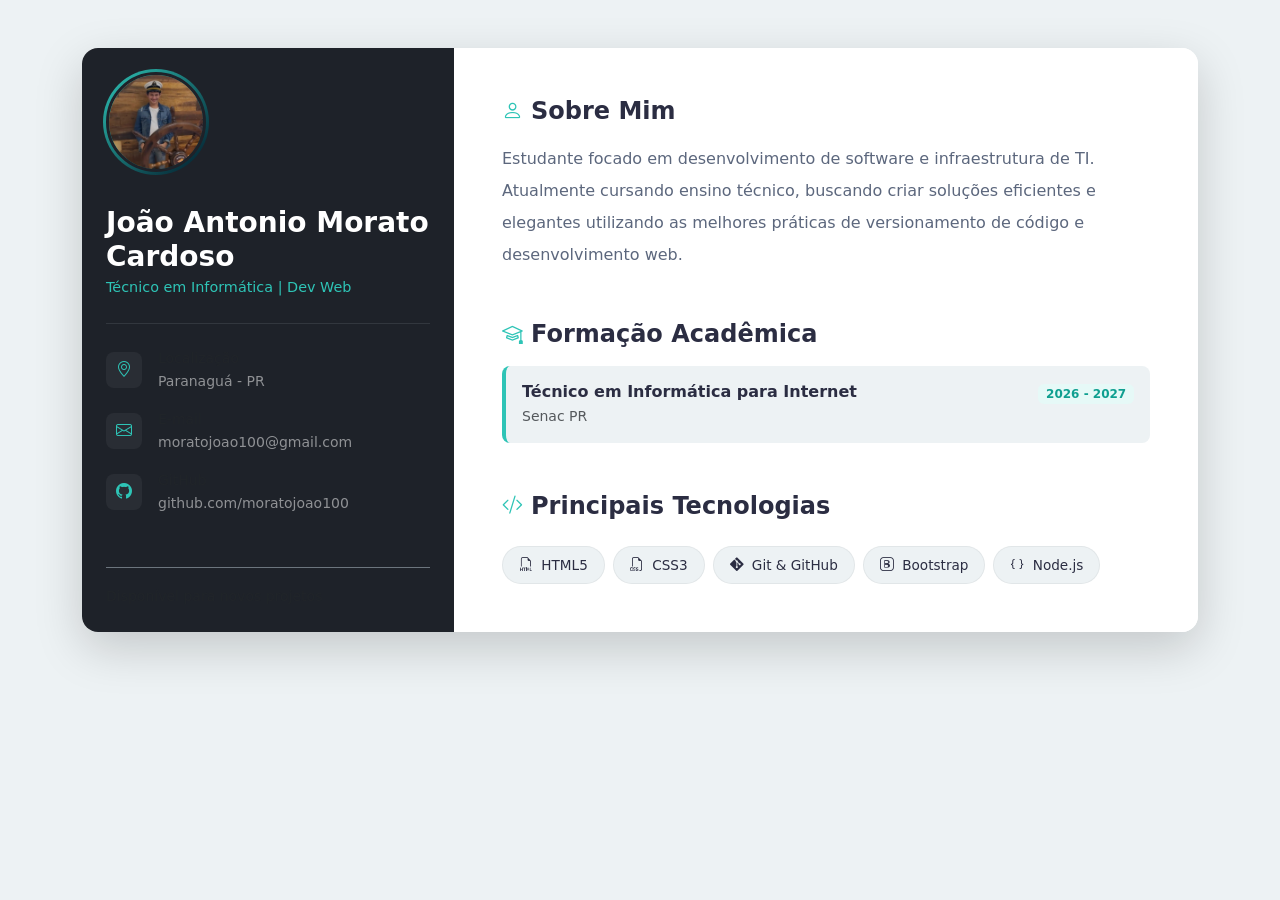
==== index.html @ fb91902f "Adiciona badges de competencias e linguagens" ====
<!DOCTYPE html>
<html lang="pt-br">

<head>
    <meta charset="UTF-8">
    <meta name="viewport" content="width=device-width, initial-scale=1.0">
    <!-- Título solicitado na atividade -->
    <title>Meu Currículo Digital</title>

    <!-- Link do Bootstrap (CSS) -->
    <link href="https://cdn.jsdelivr.net/npm/bootstrap@5.3.3/dist/css/bootstrap.min.css" rel="stylesheet">

    <!-- Ícones do Bootstrap para deixar igual ao modelo da projeção -->
    <link rel="stylesheet" href="https://cdn.jsdelivr.net/npm/bootstrap-icons@1.11.3/font/bootstrap-icons.min.css">

    <!-- Seu arquivo de estilo personalizado -->
    <link rel="stylesheet" href="style.css">
</head>

<body>

    <div class="container my-5">
        <div class="main-card shadow-lg rounded-4 overflow-hidden">
            <div class="row g-0">

                <!-- COLUNA ESQUERDA: Perfil & Contato (Estilo Sidebar) -->
                <div
                    class="col-lg-4 sidebar-profile p-4 text-center text-lg-start d-flex flex-column justify-content-between">
                    <div>
                        <!-- Área da Foto com efeito de borda gradiente igual ao slide -->
                        <div class="profile-avatar-container mx-auto mx-lg-0 mb-4">
                            <div class="profile-avatar-glow"></div>
                            <img src="2b52ab84-6eec-4ec7-8cb7-75d2a23231cc.jpg"
                                alt="Foto de Perfil" class="profile-avatar img-fluid">
                        </div>

                        <!-- Informações Principais -->
                        <h1 class="h3 fw-bold mb-1 text-white">João Antonio Morato Cardoso</h1>
                        <p class="tech-tag mb-4">Técnico em Informática | Dev Web</p>

                        <hr class="border-secondary my-4">

                        <!-- Informações de Contato com Ícones -->
                        <div class="contact-info-list text-start">
                            <div class="d-flex align-items-center mb-3">
                                <div class="icon-box me-3"><i class="bi bi-geo-alt"></i></div>
                                <div>
                                    <small class="text-muted d-block">Localização</small>
                                    <span class="text-white-50 small">Paranaguá - PR</span>
                                </div>
                            </div>
                            <div class="d-flex align-items-center mb-3">
                                <div class="icon-box me-3"><i class="bi bi-envelope"></i></div>
                                <div>
                                    <small class="text-muted d-block">E-mail</small>
                                    <span class="text-white-50 small">moratojoao100@gmail.com</span>
                                </div>
                            </div>
                            <div class="d-flex align-items-center mb-3">
                                <div class="icon-box me-3"><i class="bi bi-github"></i></div>
                                <div>
                                    <small class="text-muted d-block">GitHub</small>
                                    <span class="text-white-50 small">github.com/moratojoao100</span>
                                </div>
                            </div>
                        </div>
                    </div>

                    <!-- Redes Sociais / Rodapé Sidebar -->
                    <div class="mt-4 pt-3 border-top border-secondary text-center text-lg-start">
                        <span class="text-muted small">Disponível para novos projetos</span>
                    </div>
                </div>

                <!-- COLUNA DIREITA: Conteúdo, Formação e Habilidades (Estilo Dashboard) -->
                <div class="col-lg-8 content-area p-4 p-md-5">

                    <!-- Bloco: Sobre Mim -->
                    <section class="mb-5">
                        <div class="d-flex align-items-center mb-3">
                            <div class="section-icon-box me-2"><i class="bi bi-person"></i></div>
                            <h2 class="h4 fw-bold mb-0 text-dark-custom">Sobre Mim</h2>
                        </div>
                        <p class="text-secondary-custom lh-lg">
                            Estudante focado em desenvolvimento de software e infraestrutura de TI. Atualmente cursando
                            ensino técnico, buscando criar soluções eficientes e elegantes utilizando as melhores
                            práticas de versionamento de código e desenvolvimento web.
                        </p>
                    </section>

                    <!-- Bloco: Formação -->
                    <section class="mb-5">
                        <div class="d-flex align-items-center mb-3">
                            <div class="section-icon-box me-2"><i class="bi bi-mortarboard"></i></div>
                            <h2 class="h4 fw-bold mb-0 text-dark-custom">Formação Acadêmica</h2>
                        </div>
                        <div
                            class="timeline-item p-3 rounded-3 mb-3 border-start border-4 border-emerald bg-light-custom">
                            <div class="d-flex justify-content-between align-items-center flex-wrap">
                                <h6 class="fw-bold text-dark-custom mb-1">Técnico em Informática para Internet</h6>
                                <span class="badge badge-date">2026 - 2027</span>
                            </div>
                            <p class="text-muted small mb-0">Senac PR</p>
                        </div>
                    </section>

                    <!-- Bloco: Competências/Skills com Badges Modernos -->
                    <section>
                        <div class="d-flex align-items-center mb-3">
                            <div class="section-icon-box me-2"><i class="bi bi-code-slash"></i></div>
                            <h2 class="h4 fw-bold mb-0 text-dark-custom">Principais Tecnologias</h2>
                        </div>
                        <div class="d-flex flex-wrap gap-2 pt-2">
                            <span class="skill-badge"><i class="bi bi-filetype-html me-1"></i> HTML5</span>
                            <span class="skill-badge"><i class="bi bi-filetype-css me-1"></i> CSS3</span>
                            <span class="skill-badge"><i class="bi bi-git me-1"></i> Git & GitHub</span>
                            <span class="skill-badge"><i class="bi bi-bootstrap me-1"></i> Bootstrap</span>
                            <span class="skill-badge"><i class="bi bi-braces me-1"></i> Node.js</span>
                        
                        </div>
                    </section>

                </div>

            </div>
        </div>
    </div>

    <!-- Script do Bootstrap -->
    <script src="https://cdn.jsdelivr.net/npm/bootstrap@5.3.3/dist/js/bootstrap.bundle.min.js"></script>
</body>

</html>
---- style.css ----
/* PALETA DE CORES PERSONALIZADA: "CYBER SLATE" */
:root {
    --bg-main: #edf2f4;           /* Fundo geral da página */
    --sidebar-bg: #1e2229;        /* Fundo do painel esquerdo (Cinza Escuro/Grafite) */
    --content-bg: #ffffff;        /* Fundo da parte de conteúdo (Branco Puro) */
    --emerald: #2ec4b6;           /* Cor de Destaque / Verde Menta */
    --emerald-light: #e6f9f7;     /* Fundo suave para detalhes destacados */
    --dark-custom: #2b2d42;       /* Texto principal */
    --text-secondary: #5c677d;   /* Texto secundário */
}

body {
    background-color: var(--bg-main);
    font-family: 'Segoe UI', system-ui, -apple-system, sans-serif;
    color: var(--dark-custom);
}

/* Card Principal (Estilo Dashboard) */
.main-card {
    background-color: var(--content-bg);
    border: none;
    min-height: 550px;
}

/* Sidebar Esquerda (Grafite) */
.sidebar-profile {
    background-color: var(--sidebar-bg);
    color: #ffffff;
}

.tech-tag {
    color: var(--emerald);
    font-size: 0.9rem;
    font-weight: 500;
}

/* Moldura e Efeito da Foto de Perfil */
.profile-avatar-container {
    position: relative;
    width: 110px;
    height: 110px;
}

.profile-avatar {
    width: 100px;
    height: 100px;
    border-radius: 50%;
    object-fit: cover;
    position: relative;
    z-index: 2;
    border: 3px solid var(--sidebar-bg);
}

.profile-avatar-glow {
    position: absolute;
    top: -3px;
    left: -3px;
    width: 106px;
    height: 106px;
    border-radius: 50%;
    background: linear-gradient(135deg, var(--emerald), #011627);
    z-index: 1;
}

/* Caixas de ícones de contato */
.icon-box {
    width: 36px;
    height: 36px;
    background-color: rgba(255, 255, 255, 0.05);
    border-radius: 8px;
    display: flex;
    align-items: center;
    justify-content: center;
    color: var(--emerald);
}

/* Coluna de Conteúdo */
.content-area {
    background-color: var(--content-bg);
}

.text-dark-custom {
    color: var(--dark-custom);
}

.text-secondary-custom {
    color: var(--text-secondary);
}

.section-icon-box {
    color: var(--emerald);
    font-size: 1.3rem;
}

/* Timeline e Blocos */
.bg-light-custom {
    background-color: var(--bg-main);
}

.border-emerald {
    border-color: var(--emerald) !important;
}

.badge-date {
    background-color: var(--emerald-light);
    color: #0f9f90;
    font-weight: 600;
}

/* Badges de Habilidades Customizadas */
.skill-badge {
    background-color: var(--bg-main);
    color: var(--dark-custom);
    padding: 8px 16px;
    border-radius: 30px;
    font-size: 0.85rem;
    font-weight: 500;
    border: 1px solid rgba(0, 0, 0, 0.05);
    transition: all 0.2s ease;
}

.skill-badge:hover {
    background-color: var(--emerald-light);
    color: #0f9f90;
    border-color: var(--emerald);
    transform: translateY(-2px);
}


/* Reset basico de CSS */
/* Paleta de cores Cyber Slate */
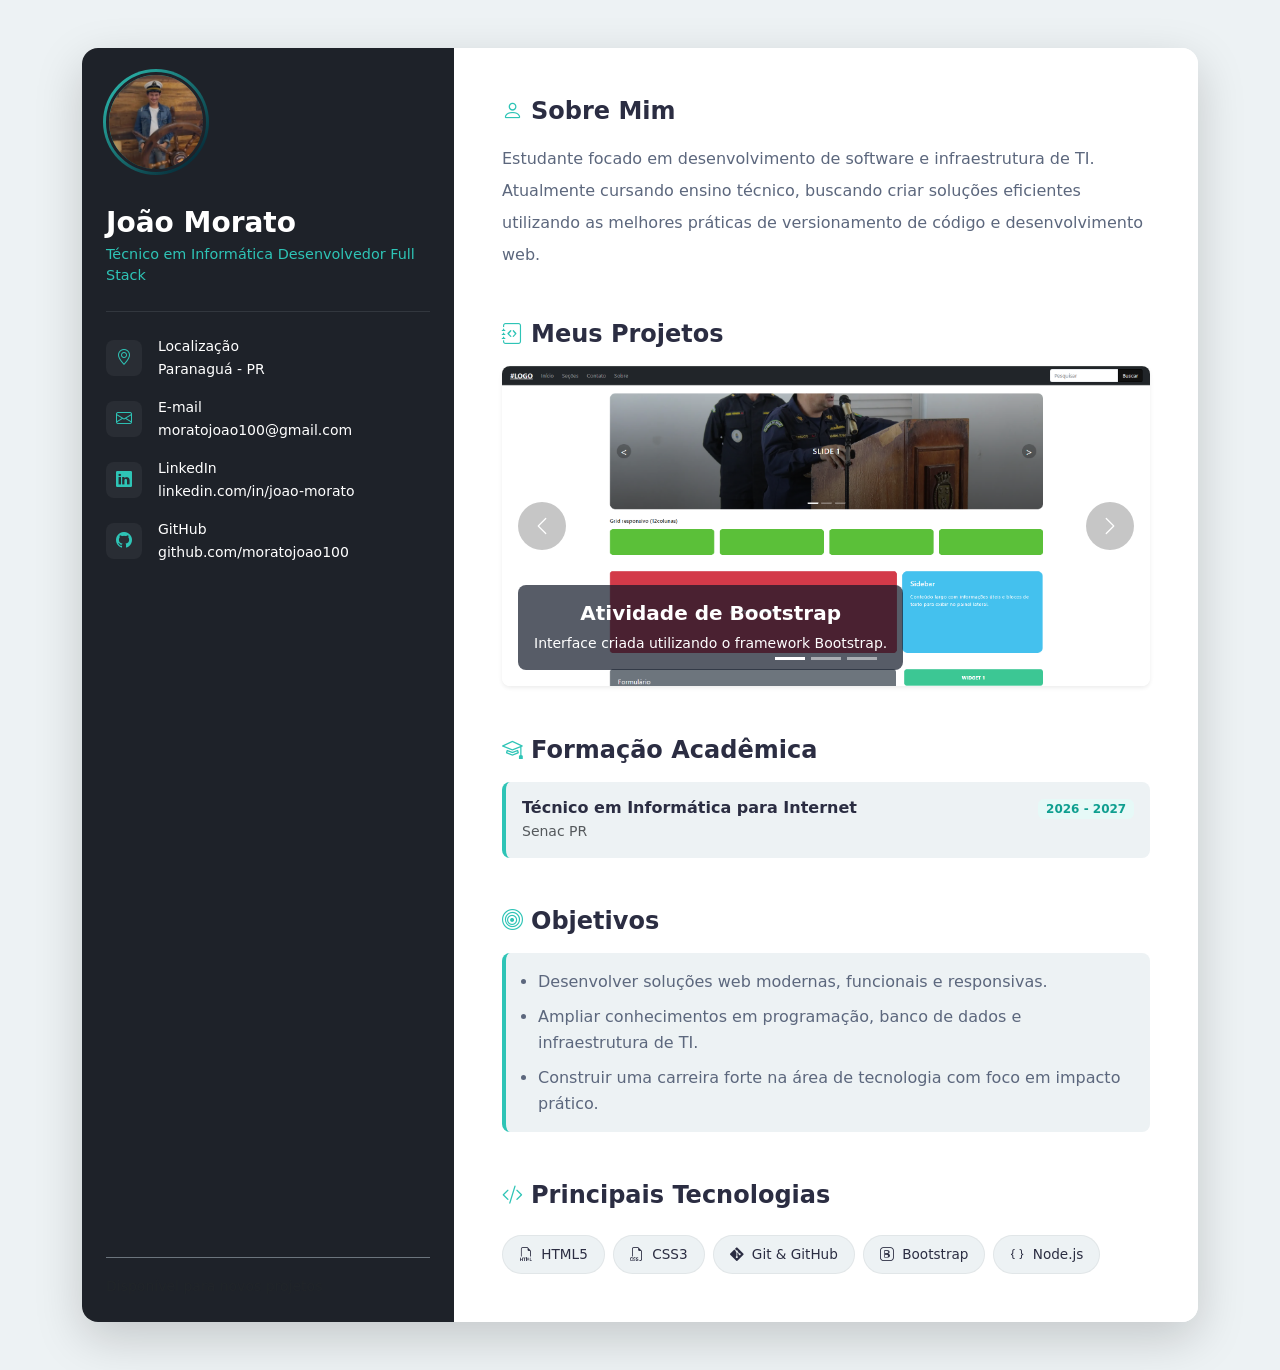
==== commit e73d4e38: "meu curriculo" ====
--- a/index.html
+++ b/index.html
@@ -1,101 +1,140 @@
 <!DOCTYPE html>
 <html lang="pt-br">
-
 <head>
     <meta charset="UTF-8">
     <meta name="viewport" content="width=device-width, initial-scale=1.0">
-    <!-- Título solicitado na atividade -->
     <title>Meu Currículo Digital</title>
-
-    <!-- Link do Bootstrap (CSS) -->
+    
     <link href="https://cdn.jsdelivr.net/npm/bootstrap@5.3.3/dist/css/bootstrap.min.css" rel="stylesheet">
-
-    <!-- Ícones do Bootstrap para deixar igual ao modelo da projeção -->
+    
     <link rel="stylesheet" href="https://cdn.jsdelivr.net/npm/bootstrap-icons@1.11.3/font/bootstrap-icons.min.css">
-
-    <!-- Seu arquivo de estilo personalizado -->
+    
     <link rel="stylesheet" href="style.css">
 </head>
-
 <body>
 
     <div class="container my-5">
         <div class="main-card shadow-lg rounded-4 overflow-hidden">
             <div class="row g-0">
-
-                <!-- COLUNA ESQUERDA: Perfil & Contato (Estilo Sidebar) -->
-                <div
-                    class="col-lg-4 sidebar-profile p-4 text-center text-lg-start d-flex flex-column justify-content-between">
+                
+                <div class="col-lg-4 sidebar-profile p-4 text-center text-lg-start d-flex flex-column justify-content-between">
                     <div>
-                        <!-- Área da Foto com efeito de borda gradiente igual ao slide -->
                         <div class="profile-avatar-container mx-auto mx-lg-0 mb-4">
                             <div class="profile-avatar-glow"></div>
-                            <img src="2b52ab84-6eec-4ec7-8cb7-75d2a23231cc.jpg"
-                                alt="Foto de Perfil" class="profile-avatar img-fluid">
+                            <img src="foto do perfil.jpg" alt="Foto de Perfil" class="profile-avatar img-fluid">
                         </div>
 
-                        <!-- Informações Principais -->
-                        <h1 class="h3 fw-bold mb-1 text-white">João Antonio Morato Cardoso</h1>
-                        <p class="tech-tag mb-4">Técnico em Informática | Dev Web</p>
-
+                        <h1 class="h3 fw-bold mb-1 text-white">João Morato</h1>
+                        <p class="tech-tag mb-4">Técnico em Informática  Desenvolvedor
+                             Full Stack</p>
+                        
                         <hr class="border-secondary my-4">
 
-                        <!-- Informações de Contato com Ícones -->
                         <div class="contact-info-list text-start">
                             <div class="d-flex align-items-center mb-3">
                                 <div class="icon-box me-3"><i class="bi bi-geo-alt"></i></div>
                                 <div>
-                                    <small class="text-muted d-block">Localização</small>
-                                    <span class="text-white-50 small">Paranaguá - PR</span>
+                                    <small class="text-white d-block">Localização</small>
+                                    <span class="text-white small">Paranaguá - PR</span>
                                 </div>
                             </div>
                             <div class="d-flex align-items-center mb-3">
                                 <div class="icon-box me-3"><i class="bi bi-envelope"></i></div>
                                 <div>
-                                    <small class="text-muted d-block">E-mail</small>
-                                    <span class="text-white-50 small">moratojoao100@gmail.com</span>
+                                    <small class="text-white d-block">E-mail</small>
+                                    <span class="text-white small">moratojoao100@gmail.com</span>
+                                </div>
+                            </div>
+                            <div class="d-flex align-items-center mb-3">
+                                <div class="icon-box me-3"><i class="bi bi-linkedin"></i></div>
+                                <div>
+                                    <small class="text-white d-block">LinkedIn</small>
+                                    <a href="https://www.linkedin.com/in/joao-morato" target="_blank" rel="noopener noreferrer" class="text-white small text-decoration-none">linkedin.com/in/joao-morato</a>
                                 </div>
                             </div>
                             <div class="d-flex align-items-center mb-3">
                                 <div class="icon-box me-3"><i class="bi bi-github"></i></div>
                                 <div>
-                                    <small class="text-muted d-block">GitHub</small>
-                                    <span class="text-white-50 small">github.com/moratojoao100</span>
+                                    <small class="text-white d-block">GitHub</small>
+                                    <span class="text-white small">github.com/moratojoao100</span>
                                 </div>
                             </div>
                         </div>
                     </div>
 
-                    <!-- Redes Sociais / Rodapé Sidebar -->
                     <div class="mt-4 pt-3 border-top border-secondary text-center text-lg-start">
                         <span class="text-muted small">Disponível para novos projetos</span>
                     </div>
                 </div>
 
-                <!-- COLUNA DIREITA: Conteúdo, Formação e Habilidades (Estilo Dashboard) -->
                 <div class="col-lg-8 content-area p-4 p-md-5">
-
-                    <!-- Bloco: Sobre Mim -->
+                    
                     <section class="mb-5">
                         <div class="d-flex align-items-center mb-3">
                             <div class="section-icon-box me-2"><i class="bi bi-person"></i></div>
                             <h2 class="h4 fw-bold mb-0 text-dark-custom">Sobre Mim</h2>
                         </div>
-                        <p class="text-secondary-custom lh-lg">
-                            Estudante focado em desenvolvimento de software e infraestrutura de TI. Atualmente cursando
-                            ensino técnico, buscando criar soluções eficientes e elegantes utilizando as melhores
-                            práticas de versionamento de código e desenvolvimento web.
+                        <p class="text-secondary-custom lh-lg mb-0">
+                            Estudante focado em desenvolvimento de software e infraestrutura de TI. Atualmente cursando ensino técnico, buscando criar soluções eficientes utilizando as melhores práticas de versionamento de código e desenvolvimento web.
                         </p>
                     </section>
 
-                    <!-- Bloco: Formação -->
+                    <section class="mb-5">
+                        <div class="d-flex align-items-center mb-3">
+                            <div class="section-icon-box me-2"><i class="bi bi-journal-code"></i></div>
+                            <h2 class="h4 fw-bold mb-0 text-dark-custom">Meus Projetos</h2>
+                        </div>
+                        
+                        <div id="portfolioCarousel" class="carousel slide rounded-3 overflow-hidden shadow-sm" data-bs-ride="carousel" data-bs-interval="3000" data-bs-pause="false">
+                            <div class="carousel-indicators">
+                                <button type="button" data-bs-target="#portfolioCarousel" data-bs-slide-to="0" class="active" aria-current="true" aria-label="Slide 1"></button>
+                                <button type="button" data-bs-target="#portfolioCarousel" data-bs-slide-to="1" aria-label="Slide 2"></button>
+                                <button type="button" data-bs-target="#portfolioCarousel" data-bs-slide-to="2" aria-label="Slide 3"></button>
+                            </div>
+                            
+                            <div class="carousel-inner">
+                                <div class="carousel-item active">
+                                    <img src="atv (2).png" class="d-block w-100 carousel-img" alt="Atividade Bootstrap">
+                                    <div class="carousel-caption d-none d-md-block rounded-3 p-3">
+                                        <h5 class="fw-bold text-emerald">Atividade de Bootstrap</h5>
+                                        <p class="small mb-0">Interface criada utilizando o framework Bootstrap.</p>
+                                    </div>
+                                </div>
+                                
+                                <div class="carousel-item">
+                                    <img src="aula de api.png" class="d-block w-100 carousel-img" alt="API Pokémon">
+                                    <div class="carousel-caption d-none d-md-block rounded-3 p-3">
+                                        <h5 class="fw-bold text-emerald">Atividade de API</h5>
+                                        <p class="small mb-0">Consumo de API pública para listar Pokémon de 1999.</p>
+                                    </div>
+                                </div>
+                                
+                                <div class="carousel-item">
+                                    <img src="biscoito da sorte.png" class="d-block w-100 carousel-img" alt="Biscoito da Sorte">
+                                    <div class="carousel-caption d-none d-md-block rounded-3 p-3">
+                                        <h5 class="fw-bold text-emerald">Biscoito da Sorte</h5>
+                                        <p class="small mb-0">Aplicação web simples que gera frases da sorte.</p>
+                                    </div>
+                                </div>
+                            </div>
+                            
+                            <button class="carousel-control-prev" type="button" data-bs-target="#portfolioCarousel" data-bs-slide="prev">
+                                <span class="carousel-control-prev-icon" aria-hidden="true"></span>
+                                <span class="visually-hidden">Anterior</span>
+                            </button>
+                            <button class="carousel-control-next" type="button" data-bs-target="#portfolioCarousel" data-bs-slide="next">
+                                <span class="carousel-control-next-icon" aria-hidden="true"></span>
+                                <span class="visually-hidden">Próximo</span>
+                            </button>
+                        </div>
+                    </section>
+
                     <section class="mb-5">
                         <div class="d-flex align-items-center mb-3">
                             <div class="section-icon-box me-2"><i class="bi bi-mortarboard"></i></div>
                             <h2 class="h4 fw-bold mb-0 text-dark-custom">Formação Acadêmica</h2>
                         </div>
-                        <div
-                            class="timeline-item p-3 rounded-3 mb-3 border-start border-4 border-emerald bg-light-custom">
+                        <div class="timeline-item p-3 rounded-3 mb-3 border-start border-4 border-emerald bg-light-custom">
                             <div class="d-flex justify-content-between align-items-center flex-wrap">
                                 <h6 class="fw-bold text-dark-custom mb-1">Técnico em Informática para Internet</h6>
                                 <span class="badge badge-date">2026 - 2027</span>
@@ -104,7 +143,20 @@
                         </div>
                     </section>
 
-                    <!-- Bloco: Competências/Skills com Badges Modernos -->
+                    <section class="mb-5">
+                        <div class="d-flex align-items-center mb-3">
+                            <div class="section-icon-box me-2"><i class="bi bi-bullseye"></i></div>
+                            <h2 class="h4 fw-bold mb-0 text-dark-custom">Objetivos</h2>
+                        </div>
+                        <div class="timeline-item p-3 rounded-3 border-start border-4 border-emerald bg-light-custom">
+                            <ul class="objective-list mb-0 ps-3">
+                                <li>Desenvolver soluções web modernas, funcionais e responsivas.</li>
+                                <li>Ampliar conhecimentos em programação, banco de dados e infraestrutura de TI.</li>
+                                <li>Construir uma carreira forte na área de tecnologia com foco em impacto prático.</li>
+                            </ul>
+                        </div>
+                    </section>
+
                     <section>
                         <div class="d-flex align-items-center mb-3">
                             <div class="section-icon-box me-2"><i class="bi bi-code-slash"></i></div>
@@ -116,7 +168,7 @@
                             <span class="skill-badge"><i class="bi bi-git me-1"></i> Git & GitHub</span>
                             <span class="skill-badge"><i class="bi bi-bootstrap me-1"></i> Bootstrap</span>
                             <span class="skill-badge"><i class="bi bi-braces me-1"></i> Node.js</span>
-                        
+                           
                         </div>
                     </section>
 
@@ -126,11 +178,16 @@
         </div>
     </div>
 
-    <!-- Script do Bootstrap -->
     <script src="https://cdn.jsdelivr.net/npm/bootstrap@5.3.3/dist/js/bootstrap.bundle.min.js"></script>
+    <script>
+        const portfolioCarousel = document.getElementById('portfolioCarousel');
+        if (portfolioCarousel) {
+            new bootstrap.Carousel(portfolioCarousel, {
+                interval: 3000,
+                ride: 'carousel',
+                pause: false
+            });
+        }
+    </script>
 </body>
-
-</html>
-
-
-
+</html>
--- a/style.css
+++ b/style.css
@@ -7,6 +7,7 @@
     --content-bg: #ffffff;        /* Fundo da parte de conteúdo (Branco Puro) */
     --emerald: #2ec4b6;           /* Cor de Destaque / Verde Menta */
     --emerald-light: #e6f9f7;     /* Fundo suave para detalhes destacados */
+    --text-secondary: #5c677d;   /* Texto secundário */
     --dark-custom: #2b2d42;       /* Texto principal */
     --text-secondary: #5c677d;   /* Texto secundário */
 }
@@ -28,6 +29,11 @@
 .sidebar-profile {
     background-color: var(--sidebar-bg);
     color: #ffffff;
+}
+
+.contact-info-list small,
+.contact-info-list span {
+    color: #ffffff !important;
 }
 
 .tech-tag {
@@ -109,6 +115,21 @@
     font-weight: 600;
 }
 
+.objective-list {
+    list-style: disc;
+    color: var(--text-secondary);
+    padding-left: 1.2rem;
+}
+
+.objective-list li {
+    margin-bottom: 0.6rem;
+    line-height: 1.6;
+}
+
+.objective-list li:last-child {
+    margin-bottom: 0;
+}
+
 /* Badges de Habilidades Customizadas */
 .skill-badge {
     background-color: var(--bg-main);
@@ -129,5 +150,68 @@
 }
 
 
+/* Carrossel customizado */
+.carousel-item {
+    display: none;
+}
+
+.carousel-item.active {
+    display: block;
+}
+
+.carousel-img {
+    height: 320px;
+    object-fit: cover;
+}
+
+.carousel-caption {
+    background: rgba(17, 24, 39, 0.7);
+    color: #fff;
+    left: 1rem;
+    right: auto;
+    bottom: 1rem;
+    max-width: 80%;
+}
+
+.carousel-control-prev,
+.carousel-control-next {
+    width: 3rem;
+    height: 3rem;
+    top: 50%;
+    transform: translateY(-50%);
+    background: rgba(0, 0, 0, 0.25);
+    border: 0;
+    border-radius: 50%;
+    opacity: 0.9;
+}
+
+.carousel-control-prev {
+    left: 1rem;
+}
+
+.carousel-control-next {
+    right: 1rem;
+}
+
+.carousel-control-prev-icon,
+.carousel-control-next-icon {
+    width: 1.25rem;
+    height: 1.25rem;
+}
+
+.carousel-indicators [data-slide-indicator] {
+    width: 0.8rem;
+    height: 0.8rem;
+    border-radius: 50%;
+    border: 0;
+    background-color: rgba(255, 255, 255, 0.7);
+    margin: 0 0.3rem;
+}
+
+.carousel-indicators [data-slide-indicator].active {
+    background-color: var(--emerald);
+}
+
 /* Reset basico de CSS */
 /* Paleta de cores Cyber Slate */
+
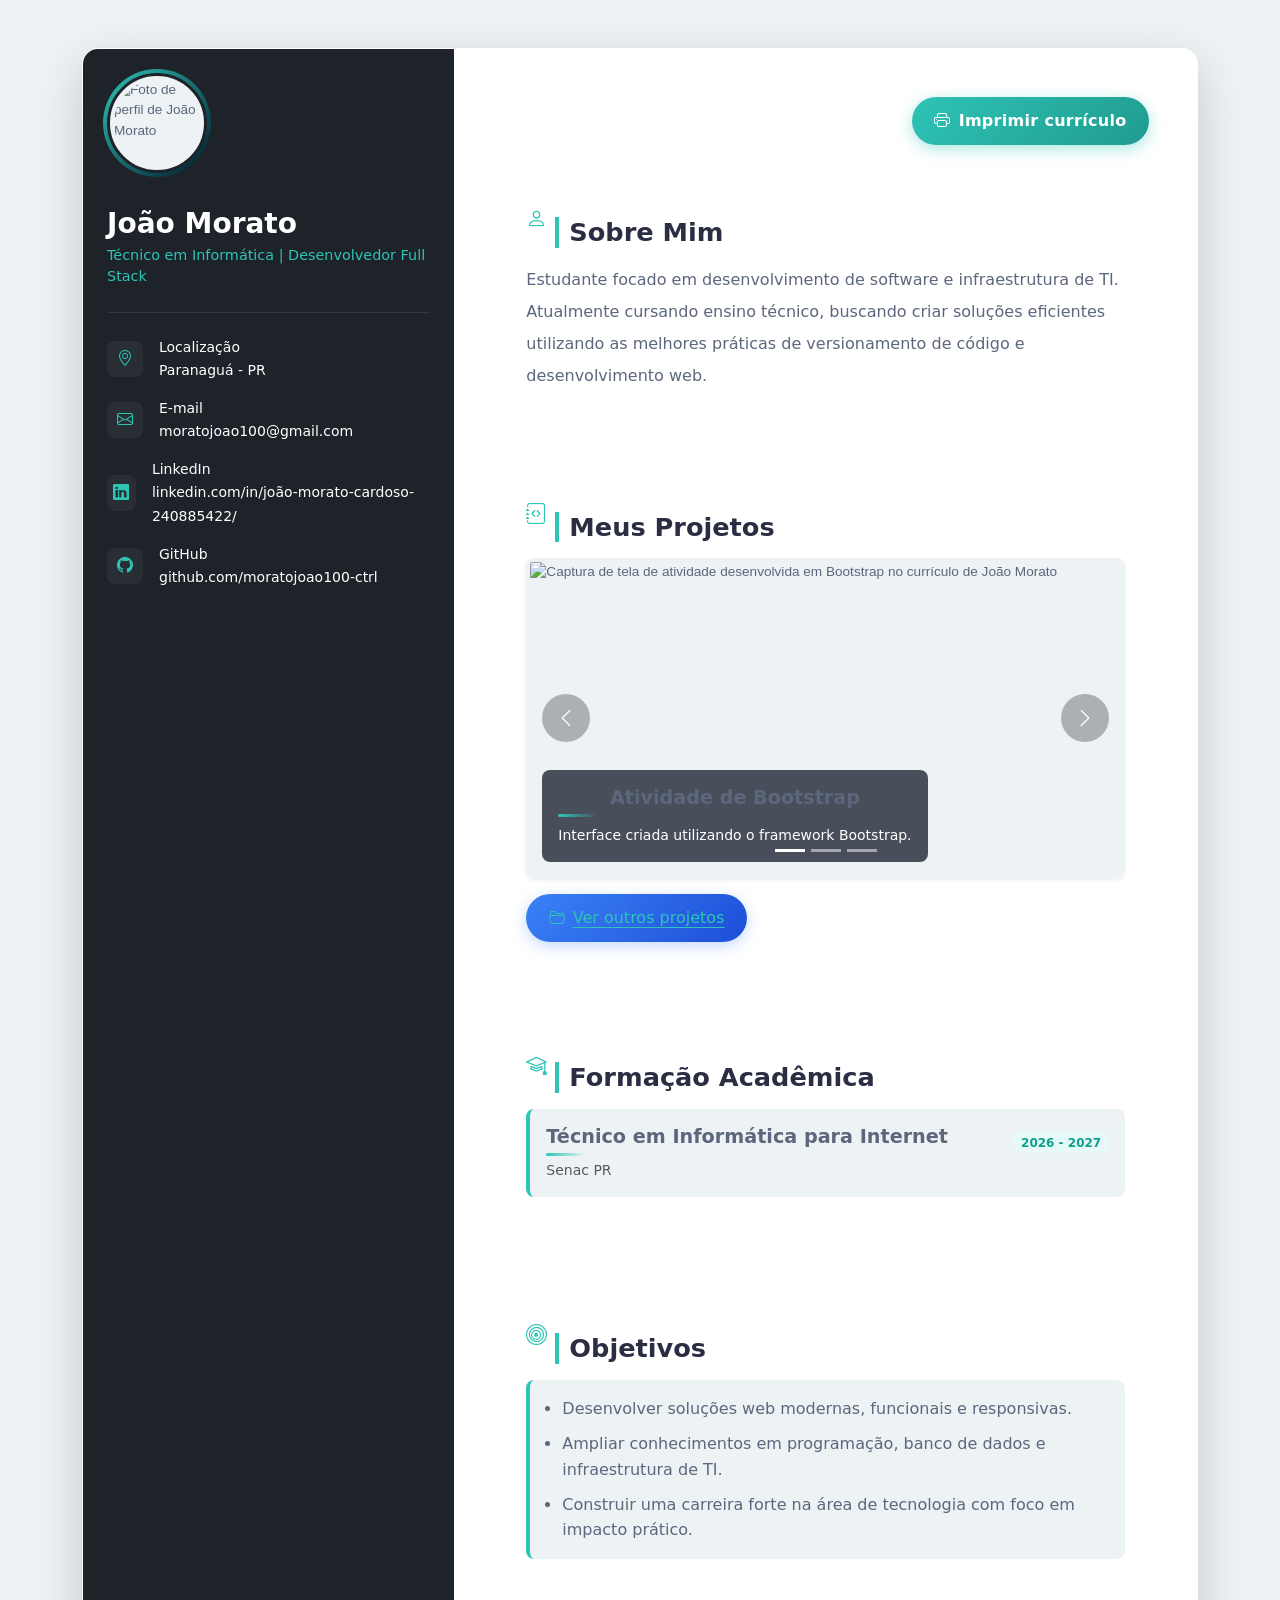
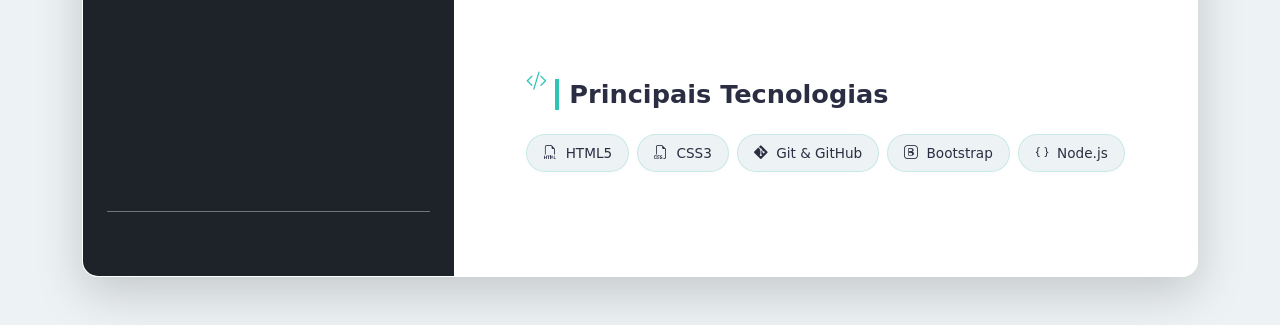
==== commit 027d7f39: "Update index.html" ====
--- a/index.html
+++ b/index.html
@@ -3,12 +3,24 @@
 <head>
     <meta charset="UTF-8">
     <meta name="viewport" content="width=device-width, initial-scale=1.0">
-    <title>Meu Currículo Digital</title>
+    <title>João Morato | Desenvolvedor Full Stack & Técnico em Informática 💻</title>
+    <meta name="description" content="Currículo digital de João Morato, Técnico em Informática e Desenvolvedor Full Stack baseado em Paranaguá - PR. Conheça meus projetos, formação e tecnologias.">
     
+    <!-- Tag Canônica -->
+    <link rel="canonical" href="https://moratojoao100.github.io/">
+
+    <!-- Open Graph / Redes Sociais -->
+    <meta property="og:title" content="João Morato | Currículo Digital">
+    <meta property="og:description" content="Conheça meus projetos em desenvolvimento web, APIs e Bootstrap.">
+    <meta property="og:type" content="website">
+
+    <!-- Bootstrap 5.3.3 CSS -->
     <link href="https://cdn.jsdelivr.net/npm/bootstrap@5.3.3/dist/css/bootstrap.min.css" rel="stylesheet">
     
+    <!-- Bootstrap Icons -->
     <link rel="stylesheet" href="https://cdn.jsdelivr.net/npm/bootstrap-icons@1.11.3/font/bootstrap-icons.min.css">
     
+    <!-- Custom CSS -->
     <link rel="stylesheet" href="style.css">
 </head>
 <body>
@@ -17,16 +29,16 @@
         <div class="main-card shadow-lg rounded-4 overflow-hidden">
             <div class="row g-0">
                 
+                <!-- Sidebar Profile -->
                 <div class="col-lg-4 sidebar-profile p-4 text-center text-lg-start d-flex flex-column justify-content-between">
                     <div>
                         <div class="profile-avatar-container mx-auto mx-lg-0 mb-4">
                             <div class="profile-avatar-glow"></div>
-                            <img src="foto do perfil.jpg" alt="Foto de Perfil" class="profile-avatar img-fluid">
+                            <img src="outros-projetos/foto do perfil.jpg" alt="Foto de perfil de João Morato" class="profile-avatar img-fluid">
                         </div>
 
                         <h1 class="h3 fw-bold mb-1 text-white">João Morato</h1>
-                        <p class="tech-tag mb-4">Técnico em Informática  Desenvolvedor
-                             Full Stack</p>
+                        <p class="tech-tag mb-4">Técnico em Informática | Desenvolvedor Full Stack</p>
                         
                         <hr class="border-secondary my-4">
 
@@ -49,14 +61,14 @@
                                 <div class="icon-box me-3"><i class="bi bi-linkedin"></i></div>
                                 <div>
                                     <small class="text-white d-block">LinkedIn</small>
-                                    <a href="https://www.linkedin.com/in/joao-morato" target="_blank" rel="noopener noreferrer" class="text-white small text-decoration-none">linkedin.com/in/joao-morato</a>
+                                    <a href="https://www.linkedin.com/in/joão-morato-cardoso-240885422/" target="_blank" rel="noopener noreferrer" class="text-white small text-decoration-none">linkedin.com/in/joão-morato-cardoso-240885422/</a>
                                 </div>
                             </div>
                             <div class="d-flex align-items-center mb-3">
                                 <div class="icon-box me-3"><i class="bi bi-github"></i></div>
                                 <div>
                                     <small class="text-white d-block">GitHub</small>
-                                    <span class="text-white small">github.com/moratojoao100</span>
+                                    <a href="https://github.com/moratojoao100-ctrl" target="_blank" rel="noopener noreferrer" class="text-white small text-decoration-none">github.com/moratojoao100-ctrl</a>
                                 </div>
                             </div>
                         </div>
@@ -67,8 +79,16 @@
                     </div>
                 </div>
 
+                <!-- Content Area -->
                 <div class="col-lg-8 content-area p-4 p-md-5">
+                    <div class="d-flex justify-content-end mb-4">
+                        <button class="print-btn" type="button" onclick="window.print()">
+                            <i class="bi bi-printer"></i>
+                            Imprimir currículo
+                        </button>
+                    </div>
                     
+                    <!-- Sobre Mim -->
                     <section class="mb-5">
                         <div class="d-flex align-items-center mb-3">
                             <div class="section-icon-box me-2"><i class="bi bi-person"></i></div>
@@ -79,6 +99,7 @@
                         </p>
                     </section>
 
+                    <!-- Meus Projetos -->
                     <section class="mb-5">
                         <div class="d-flex align-items-center mb-3">
                             <div class="section-icon-box me-2"><i class="bi bi-journal-code"></i></div>
@@ -94,25 +115,25 @@
                             
                             <div class="carousel-inner">
                                 <div class="carousel-item active">
-                                    <img src="atv (2).png" class="d-block w-100 carousel-img" alt="Atividade Bootstrap">
+                                    <img src="outros-projetos/atv (2).png" class="d-block w-100 carousel-img" alt="Captura de tela de atividade desenvolvida em Bootstrap no currículo de João Morato">
                                     <div class="carousel-caption d-none d-md-block rounded-3 p-3">
-                                        <h5 class="fw-bold text-emerald">Atividade de Bootstrap</h5>
+                                        <h3 class="h5 fw-bold text-emerald">Atividade de Bootstrap</h3>
                                         <p class="small mb-0">Interface criada utilizando o framework Bootstrap.</p>
                                     </div>
                                 </div>
                                 
                                 <div class="carousel-item">
-                                    <img src="aula de api.png" class="d-block w-100 carousel-img" alt="API Pokémon">
+                                    <img src="outros-projetos/aula de api.png" class="d-block w-100 carousel-img" alt="Captura de tela de projeto de consumo de API pública de Pokémon">
                                     <div class="carousel-caption d-none d-md-block rounded-3 p-3">
-                                        <h5 class="fw-bold text-emerald">Atividade de API</h5>
-                                        <p class="small mb-0">Consumo de API pública para listar Pokémon de 1999.</p>
+                                        <h3 class="h5 fw-bold text-emerald">Atividade de API</h3>
+                                        <p class="small mb-0">Consumo de API pública para listar Pokémon.</p>
                                     </div>
                                 </div>
                                 
                                 <div class="carousel-item">
-                                    <img src="biscoito da sorte.png" class="d-block w-100 carousel-img" alt="Biscoito da Sorte">
+                                    <img src="outros-projetos/biscoito da sorte.png" class="d-block w-100 carousel-img" alt="Captura de tela de aplicação web Biscoito da Sorte">
                                     <div class="carousel-caption d-none d-md-block rounded-3 p-3">
-                                        <h5 class="fw-bold text-emerald">Biscoito da Sorte</h5>
+                                        <h3 class="h5 fw-bold text-emerald">Biscoito da Sorte</h3>
                                         <p class="small mb-0">Aplicação web simples que gera frases da sorte.</p>
                                     </div>
                                 </div>
@@ -127,8 +148,16 @@
                                 <span class="visually-hidden">Próximo</span>
                             </button>
                         </div>
-                    </section>
-
+
+                        <div class="mt-3">
+                            <a href="./outros-projetos/index.html" class="project-btn" target="_blank" rel="noopener noreferrer">
+                                <i class="bi bi-folder2-open"></i>
+                                Ver outros projetos
+                            </a>
+                        </div>
+                    </section>
+
+                    <!-- Formação Acadêmica -->
                     <section class="mb-5">
                         <div class="d-flex align-items-center mb-3">
                             <div class="section-icon-box me-2"><i class="bi bi-mortarboard"></i></div>
@@ -136,13 +165,14 @@
                         </div>
                         <div class="timeline-item p-3 rounded-3 mb-3 border-start border-4 border-emerald bg-light-custom">
                             <div class="d-flex justify-content-between align-items-center flex-wrap">
-                                <h6 class="fw-bold text-dark-custom mb-1">Técnico em Informática para Internet</h6>
+                                <h3 class="h6 fw-bold text-dark-custom mb-1">Técnico em Informática para Internet</h3>
                                 <span class="badge badge-date">2026 - 2027</span>
                             </div>
                             <p class="text-muted small mb-0">Senac PR</p>
                         </div>
                     </section>
 
+                    <!-- Objetivos -->
                     <section class="mb-5">
                         <div class="d-flex align-items-center mb-3">
                             <div class="section-icon-box me-2"><i class="bi bi-bullseye"></i></div>
@@ -157,6 +187,7 @@
                         </div>
                     </section>
 
+                    <!-- Principais Tecnologias -->
                     <section>
                         <div class="d-flex align-items-center mb-3">
                             <div class="section-icon-box me-2"><i class="bi bi-code-slash"></i></div>
@@ -165,10 +196,9 @@
                         <div class="d-flex flex-wrap gap-2 pt-2">
                             <span class="skill-badge"><i class="bi bi-filetype-html me-1"></i> HTML5</span>
                             <span class="skill-badge"><i class="bi bi-filetype-css me-1"></i> CSS3</span>
-                            <span class="skill-badge"><i class="bi bi-git me-1"></i> Git & GitHub</span>
+                            <span class="skill-badge"><i class="bi bi-git me-1"></i> Git &amp; GitHub</span>
                             <span class="skill-badge"><i class="bi bi-bootstrap me-1"></i> Bootstrap</span>
                             <span class="skill-badge"><i class="bi bi-braces me-1"></i> Node.js</span>
-                           
                         </div>
                     </section>
 
@@ -178,16 +208,7 @@
         </div>
     </div>
 
+    <!-- Bootstrap 5.3.3 JS Bundle -->
     <script src="https://cdn.jsdelivr.net/npm/bootstrap@5.3.3/dist/js/bootstrap.bundle.min.js"></script>
-    <script>
-        const portfolioCarousel = document.getElementById('portfolioCarousel');
-        if (portfolioCarousel) {
-            new bootstrap.Carousel(portfolioCarousel, {
-                interval: 3000,
-                ride: 'carousel',
-                pause: false
-            });
-        }
-    </script>
 </body>
-</html>+</html>
--- a/style.css
+++ b/style.css
@@ -1,28 +1,32 @@
-
-
-/* PALETA DE CORES PERSONALIZADA: "CYBER SLATE" */
+/* ==========================================
+   PALETA DE CORES PERSONALIZADA: "CYBER SLATE"
+   ========================================== */
 :root {
-    --bg-main: #edf2f4;           /* Fundo geral da página */
-    --sidebar-bg: #1e2229;        /* Fundo do painel esquerdo (Cinza Escuro/Grafite) */
-    --content-bg: #ffffff;        /* Fundo da parte de conteúdo (Branco Puro) */
-    --emerald: #2ec4b6;           /* Cor de Destaque / Verde Menta */
-    --emerald-light: #e6f9f7;     /* Fundo suave para detalhes destacados */
-    --text-secondary: #5c677d;   /* Texto secundário */
-    --dark-custom: #2b2d42;       /* Texto principal */
-    --text-secondary: #5c677d;   /* Texto secundário */
-}
-
+    --bg-main: #edf2f4;            /* Fundo geral da página */
+    --sidebar-bg: #1e2229;         /* Fundo do painel esquerdo (Cinza Escuro/Grafite) */
+    --content-bg: #ffffff;         /* Fundo da parte de conteúdo (Branco Puro) */
+    --emerald: #2ec4b6;            /* Cor de Destaque / Verde Menta */
+    --emerald-light: #e6f9f7;      /* Fundo suave para detalhes destacados */
+    --dark-custom: #2b2d42;        /* Texto principal */
+    --text-secondary: #5c677d;     /* Texto secundário (Duplicata removida) */
+}
+
+/* 8. Otimização do Layout com Responsividade e Carregamento (Melhoria 8) */
 body {
     background-color: var(--bg-main);
     font-family: 'Segoe UI', system-ui, -apple-system, sans-serif;
     color: var(--dark-custom);
-}
-
-/* Card Principal (Estilo Dashboard) */
+    -webkit-font-smoothing: antialiased;
+    text-rendering: optimizeLegibility;
+}
+
+/* 6. Efeito Visual de Glassmorphism e Sombra no Card (Melhoria 6) */
 .main-card {
-    background-color: var(--content-bg);
-    border: none;
+    background-color: rgba(255, 255, 255, 0.9);
+    backdrop-filter: blur(10px);
+    border: 1px solid rgba(255, 255, 255, 0.4);
     min-height: 550px;
+    box-shadow: 0 10px 30px rgba(0, 0, 0, 0.08);
 }
 
 /* Sidebar Esquerda (Grafite) */
@@ -34,6 +38,20 @@
 .contact-info-list small,
 .contact-info-list span {
     color: #ffffff !important;
+}
+
+/* Sublinhado branco nos links de contato ao passar o mouse (Hover) */
+.contact-info-list a {
+    text-decoration: none !important;
+    transition: all 0.2s ease;
+}
+
+.contact-info-list a:hover,
+.contact-info-list a:focus-visible {
+    text-decoration: underline !important;
+    text-decoration-color: #ffffff !important;
+    text-decoration-thickness: 1.5px !important;
+    text-underline-offset: 3px !important;
 }
 
 .tech-tag {
@@ -42,7 +60,7 @@
     font-weight: 500;
 }
 
-/* Moldura e Efeito da Foto de Perfil */
+/* Moldura e Efeito da Foto de Perfil com Animação Glow */
 .profile-avatar-container {
     position: relative;
     width: 110px;
@@ -59,15 +77,22 @@
     border: 3px solid var(--sidebar-bg);
 }
 
+@keyframes pulse-glow {
+    0% { transform: scale(1); opacity: 0.8; }
+    50% { transform: scale(1.04); opacity: 1; filter: brightness(1.2); }
+    100% { transform: scale(1); opacity: 0.8; }
+}
+
 .profile-avatar-glow {
     position: absolute;
-    top: -3px;
-    left: -3px;
-    width: 106px;
-    height: 106px;
+    top: -4px;
+    left: -4px;
+    width: 108px;
+    height: 108px;
     border-radius: 50%;
     background: linear-gradient(135deg, var(--emerald), #011627);
     z-index: 1;
+    animation: pulse-glow 3s infinite ease-in-out;
 }
 
 /* Caixas de ícones de contato */
@@ -80,11 +105,53 @@
     align-items: center;
     justify-content: center;
     color: var(--emerald);
-}
-
-/* Coluna de Conteúdo */
+    transition: background-color 0.2s ease;
+}
+
+.icon-box:hover {
+    background-color: rgba(255, 255, 255, 0.15);
+}
+
+/* Coluna de Conteúdo e Hierarquia Visual de Títulos */
 .content-area {
     background-color: var(--content-bg);
+}
+
+/* 4. Correção da Hierarquia Lógica dos Títulos (Melhoria 4) */
+.content-area h1 {
+    font-size: 2.2rem;
+    font-weight: 700;
+    color: var(--dark-custom);
+    margin-bottom: 1rem;
+}
+
+.content-area h2 {
+    font-size: 1.6rem;
+    font-weight: 600;
+    color: var(--dark-custom);
+    border-left: 4px solid var(--emerald);
+    padding-left: 10px;
+    margin-top: 1.5rem;
+    margin-bottom: 0.8rem;
+}
+
+.content-area h3 {
+    font-size: 1.2rem;
+    font-weight: 600;
+    color: var(--text-secondary);
+    position: relative;
+    padding-bottom: 8px;
+}
+
+.content-area h3::after {
+    content: '';
+    position: absolute;
+    left: 0;
+    bottom: 0;
+    width: 40px;
+    height: 3px;
+    background: linear-gradient(90deg, var(--emerald), transparent);
+    border-radius: 2px;
 }
 
 .text-dark-custom {
@@ -98,6 +165,42 @@
 .section-icon-box {
     color: var(--emerald);
     font-size: 1.3rem;
+}
+
+/* 7. Criação de Links Internos e HTML Semântico (Melhoria 7) */
+header {
+    width: 100%;
+    background-color: var(--sidebar-bg);
+}
+
+main {
+    display: block;
+    width: 100%;
+}
+
+section {
+    margin-bottom: 2rem;
+    padding: 1.5rem;
+    background-color: var(--content-bg);
+    border-radius: 12px;
+}
+
+footer {
+    text-align: center;
+    padding: 1.5rem;
+    color: var(--text-secondary);
+}
+
+.content-area a:not(.print-btn):not(.social-link) {
+    color: var(--emerald);
+    text-decoration: underline;
+    text-underline-offset: 4px;
+    font-weight: 500;
+    transition: color 0.2s ease;
+}
+
+.content-area a:not(.print-btn):not(.social-link):hover {
+    color: #209b8f;
 }
 
 /* Timeline e Blocos */
@@ -130,7 +233,7 @@
     margin-bottom: 0;
 }
 
-/* Badges de Habilidades Customizadas */
+/* Badges de Habilidades Customizadas (Visual Moderno Elevado) */
 .skill-badge {
     background-color: var(--bg-main);
     color: var(--dark-custom);
@@ -138,19 +241,84 @@
     border-radius: 30px;
     font-size: 0.85rem;
     font-weight: 500;
-    border: 1px solid rgba(0, 0, 0, 0.05);
-    transition: all 0.2s ease;
+    border: 1px solid rgba(46, 196, 182, 0.2);
+    box-shadow: 0 2px 4px rgba(0, 0, 0, 0.02);
+    transition: all 0.3s cubic-bezier(0.4, 0, 0.2, 1);
 }
 
 .skill-badge:hover {
-    background-color: var(--emerald-light);
-    color: #0f9f90;
+    background-color: var(--emerald);
+    color: #ffffff;
     border-color: var(--emerald);
-    transform: translateY(-2px);
-}
-
-
-/* Carrossel customizado */
+    transform: translateY(-3px);
+    box-shadow: 0 6px 12px rgba(46, 196, 182, 0.3);
+}
+
+.social-link {
+    display: inline-block;
+    text-decoration: none;
+    border-bottom: 2px solid transparent;
+    padding-bottom: 4px;
+    transition: border-color 0.2s ease, color 0.2s ease;
+}
+
+.social-link:hover,
+.social-link:focus-visible {
+    border-bottom-color: #ffffff;
+    color: #ffffff;
+    outline: none;
+    text-decoration: underline !important;
+    text-decoration-color: #ffffff !important;
+    text-decoration-thickness: 2px !important;
+    text-underline-offset: 3px !important;
+}
+
+/* Botão de impressão com Gradiente Neon */
+.print-btn {
+    display: inline-flex;
+    align-items: center;
+    gap: 0.5rem;
+    border: none;
+    border-radius: 999px;
+    padding: 0.75rem 1.4rem;
+    background: linear-gradient(135deg, var(--emerald), #209b8f);
+    color: #ffffff;
+    font-weight: 600;
+    letter-spacing: 0.3px;
+    box-shadow: 0 4px 15px rgba(46, 196, 182, 0.4);
+    transition: all 0.3s ease;
+    cursor: pointer;
+}
+
+.print-btn:hover {
+    background: linear-gradient(135deg, #25a899, var(--emerald));
+    transform: translateY(-3px);
+    box-shadow: 0 8px 25px rgba(46, 196, 182, 0.6);
+}
+
+.project-btn {
+    display: inline-flex;
+    align-items: center;
+    gap: 0.5rem;
+    border: none;
+    border-radius: 999px;
+    padding: 0.75rem 1.4rem;
+    background: linear-gradient(135deg, #3b82f6, #1d4ed8);
+    color: #ffffff;
+    font-weight: 600;
+    text-decoration: none;
+    box-shadow: 0 4px 15px rgba(59, 130, 246, 0.3);
+    transition: all 0.3s ease;
+}
+
+.project-btn:hover {
+    background: linear-gradient(135deg, #2563eb, #1e40af);
+    transform: translateY(-3px);
+    box-shadow: 0 8px 25px rgba(59, 130, 246, 0.4);
+    color: #ffffff;
+}
+
+/* Carrossel customizado com Glassmorphism */
 .carousel-item {
     display: none;
 }
@@ -165,12 +333,15 @@
 }
 
 .carousel-caption {
-    background: rgba(17, 24, 39, 0.7);
+    background: rgba(17, 24, 39, 0.75);
+    backdrop-filter: blur(4px);
     color: #fff;
     left: 1rem;
     right: auto;
     bottom: 1rem;
     max-width: 80%;
+    border-radius: 8px;
+    padding: 0.75rem 1rem;
 }
 
 .carousel-control-prev,
@@ -179,10 +350,16 @@
     height: 3rem;
     top: 50%;
     transform: translateY(-50%);
-    background: rgba(0, 0, 0, 0.25);
+    background: rgba(0, 0, 0, 0.3);
     border: 0;
     border-radius: 50%;
     opacity: 0.9;
+    transition: background-color 0.2s ease;
+}
+
+.carousel-control-prev:hover,
+.carousel-control-next:hover {
+    background: rgba(0, 0, 0, 0.5);
 }
 
 .carousel-control-prev {
@@ -206,12 +383,79 @@
     border: 0;
     background-color: rgba(255, 255, 255, 0.7);
     margin: 0 0.3rem;
+    cursor: pointer;
 }
 
 .carousel-indicators [data-slide-indicator].active {
     background-color: var(--emerald);
 }
 
-/* Reset basico de CSS */
-/* Paleta de cores Cyber Slate */
-
+/* 5. Estilização para Atributos ALT e Nomes Descritivos de Imagens (Melhoria 5) */
+img {
+    max-width: 100%;
+    height: auto;
+    display: block;
+    font-family: 'Segoe UI', sans-serif;
+    font-size: 0.85rem;
+    color: var(--text-secondary);
+    background-color: var(--bg-main);
+    padding: 4px;
+    border-radius: 6px;
+}
+
+/* Destaque para palavras-chave SEO */
+.keyword-highlight {
+    background-color: var(--emerald-light);
+    color: #0f9f90;
+    padding: 2px 6px;
+    border-radius: 4px;
+    font-weight: 600;
+}
+
+@media print {
+    body {
+        background: #ffffff;
+    }
+
+    .container {
+        max-width: 100%;
+        padding: 0;
+        margin: 0;
+    }
+
+    .main-card {
+        box-shadow: none !important;
+        border: none !important;
+        background: #ffffff !important;
+    }
+
+    .print-btn,
+    .carousel-control-prev,
+    .carousel-control-next,
+    .carousel-indicators {
+        display: none !important;
+    }
+
+    .sidebar-profile {
+        background: #ffffff !important;
+        color: #000000 !important;
+        border-right: 1px solid #ccc;
+    }
+
+    .contact-info-list small,
+    .contact-info-list span,
+    .social-link {
+        color: #000000 !important;
+    }
+}
+
+/* 8. Responsividade de Tela (Melhoria 8) */
+@media (max-width: 768px) {
+    .main-card {
+        min-height: auto;
+    }
+    
+    .sidebar-profile {
+        width: 100%;
+    }
+}
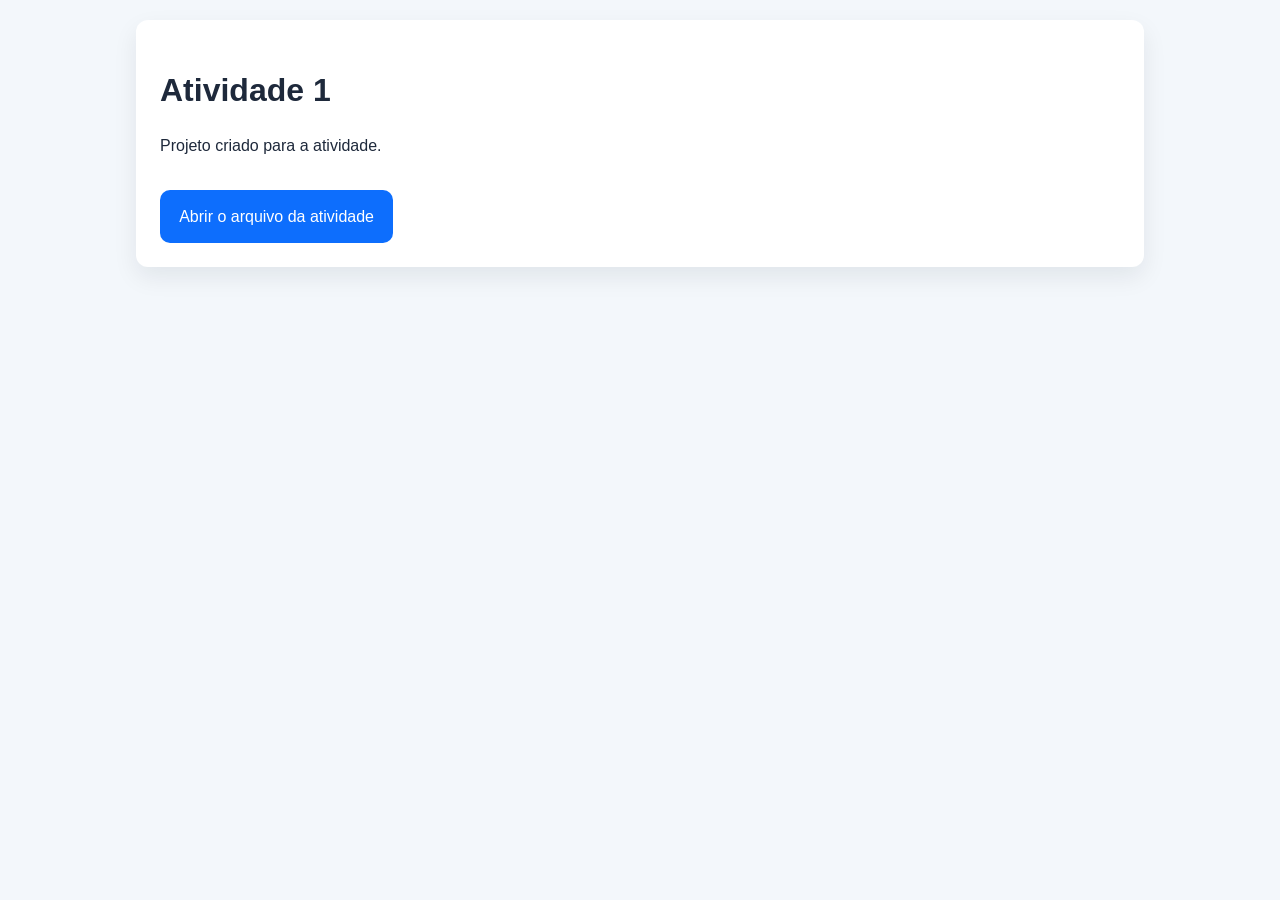
==== commit c16e1c04: "Add files via upload" ====
--- a/index.html
+++ b/index.html
@@ -1,214 +1,62 @@
-<!DOCTYPE html>
-<html lang="pt-br">
-<head>
-    <meta charset="UTF-8">
-    <meta name="viewport" content="width=device-width, initial-scale=1.0">
-    <title>João Morato | Desenvolvedor Full Stack & Técnico em Informática 💻</title>
-    <meta name="description" content="Currículo digital de João Morato, Técnico em Informática e Desenvolvedor Full Stack baseado em Paranaguá - PR. Conheça meus projetos, formação e tecnologias.">
-    
-    <!-- Tag Canônica -->
-    <link rel="canonical" href="https://moratojoao100.github.io/">
-
-    <!-- Open Graph / Redes Sociais -->
-    <meta property="og:title" content="João Morato | Currículo Digital">
-    <meta property="og:description" content="Conheça meus projetos em desenvolvimento web, APIs e Bootstrap.">
-    <meta property="og:type" content="website">
-
-    <!-- Bootstrap 5.3.3 CSS -->
-    <link href="https://cdn.jsdelivr.net/npm/bootstrap@5.3.3/dist/css/bootstrap.min.css" rel="stylesheet">
-    
-    <!-- Bootstrap Icons -->
-    <link rel="stylesheet" href="https://cdn.jsdelivr.net/npm/bootstrap-icons@1.11.3/font/bootstrap-icons.min.css">
-    
-    <!-- Custom CSS -->
-    <link rel="stylesheet" href="style.css">
-</head>
-<body>
-
-    <div class="container my-5">
-        <div class="main-card shadow-lg rounded-4 overflow-hidden">
-            <div class="row g-0">
-                
-                <!-- Sidebar Profile -->
-                <div class="col-lg-4 sidebar-profile p-4 text-center text-lg-start d-flex flex-column justify-content-between">
-                    <div>
-                        <div class="profile-avatar-container mx-auto mx-lg-0 mb-4">
-                            <div class="profile-avatar-glow"></div>
-                            <img src="outros-projetos/foto do perfil.jpg" alt="Foto de perfil de João Morato" class="profile-avatar img-fluid">
-                        </div>
-
-                        <h1 class="h3 fw-bold mb-1 text-white">João Morato</h1>
-                        <p class="tech-tag mb-4">Técnico em Informática | Desenvolvedor Full Stack</p>
-                        
-                        <hr class="border-secondary my-4">
-
-                        <div class="contact-info-list text-start">
-                            <div class="d-flex align-items-center mb-3">
-                                <div class="icon-box me-3"><i class="bi bi-geo-alt"></i></div>
-                                <div>
-                                    <small class="text-white d-block">Localização</small>
-                                    <span class="text-white small">Paranaguá - PR</span>
-                                </div>
-                            </div>
-                            <div class="d-flex align-items-center mb-3">
-                                <div class="icon-box me-3"><i class="bi bi-envelope"></i></div>
-                                <div>
-                                    <small class="text-white d-block">E-mail</small>
-                                    <span class="text-white small">moratojoao100@gmail.com</span>
-                                </div>
-                            </div>
-                            <div class="d-flex align-items-center mb-3">
-                                <div class="icon-box me-3"><i class="bi bi-linkedin"></i></div>
-                                <div>
-                                    <small class="text-white d-block">LinkedIn</small>
-                                    <a href="https://www.linkedin.com/in/joão-morato-cardoso-240885422/" target="_blank" rel="noopener noreferrer" class="text-white small text-decoration-none">linkedin.com/in/joão-morato-cardoso-240885422/</a>
-                                </div>
-                            </div>
-                            <div class="d-flex align-items-center mb-3">
-                                <div class="icon-box me-3"><i class="bi bi-github"></i></div>
-                                <div>
-                                    <small class="text-white d-block">GitHub</small>
-                                    <a href="https://github.com/moratojoao100-ctrl" target="_blank" rel="noopener noreferrer" class="text-white small text-decoration-none">github.com/moratojoao100-ctrl</a>
-                                </div>
-                            </div>
-                        </div>
-                    </div>
-
-                    <div class="mt-4 pt-3 border-top border-secondary text-center text-lg-start">
-                        <span class="text-muted small">Disponível para novos projetos</span>
-                    </div>
-                </div>
-
-                <!-- Content Area -->
-                <div class="col-lg-8 content-area p-4 p-md-5">
-                    <div class="d-flex justify-content-end mb-4">
-                        <button class="print-btn" type="button" onclick="window.print()">
-                            <i class="bi bi-printer"></i>
-                            Imprimir currículo
-                        </button>
-                    </div>
-                    
-                    <!-- Sobre Mim -->
-                    <section class="mb-5">
-                        <div class="d-flex align-items-center mb-3">
-                            <div class="section-icon-box me-2"><i class="bi bi-person"></i></div>
-                            <h2 class="h4 fw-bold mb-0 text-dark-custom">Sobre Mim</h2>
-                        </div>
-                        <p class="text-secondary-custom lh-lg mb-0">
-                            Estudante focado em desenvolvimento de software e infraestrutura de TI. Atualmente cursando ensino técnico, buscando criar soluções eficientes utilizando as melhores práticas de versionamento de código e desenvolvimento web.
-                        </p>
-                    </section>
-
-                    <!-- Meus Projetos -->
-                    <section class="mb-5">
-                        <div class="d-flex align-items-center mb-3">
-                            <div class="section-icon-box me-2"><i class="bi bi-journal-code"></i></div>
-                            <h2 class="h4 fw-bold mb-0 text-dark-custom">Meus Projetos</h2>
-                        </div>
-                        
-                        <div id="portfolioCarousel" class="carousel slide rounded-3 overflow-hidden shadow-sm" data-bs-ride="carousel" data-bs-interval="3000" data-bs-pause="false">
-                            <div class="carousel-indicators">
-                                <button type="button" data-bs-target="#portfolioCarousel" data-bs-slide-to="0" class="active" aria-current="true" aria-label="Slide 1"></button>
-                                <button type="button" data-bs-target="#portfolioCarousel" data-bs-slide-to="1" aria-label="Slide 2"></button>
-                                <button type="button" data-bs-target="#portfolioCarousel" data-bs-slide-to="2" aria-label="Slide 3"></button>
-                            </div>
-                            
-                            <div class="carousel-inner">
-                                <div class="carousel-item active">
-                                    <img src="outros-projetos/atv (2).png" class="d-block w-100 carousel-img" alt="Captura de tela de atividade desenvolvida em Bootstrap no currículo de João Morato">
-                                    <div class="carousel-caption d-none d-md-block rounded-3 p-3">
-                                        <h3 class="h5 fw-bold text-emerald">Atividade de Bootstrap</h3>
-                                        <p class="small mb-0">Interface criada utilizando o framework Bootstrap.</p>
-                                    </div>
-                                </div>
-                                
-                                <div class="carousel-item">
-                                    <img src="outros-projetos/aula de api.png" class="d-block w-100 carousel-img" alt="Captura de tela de projeto de consumo de API pública de Pokémon">
-                                    <div class="carousel-caption d-none d-md-block rounded-3 p-3">
-                                        <h3 class="h5 fw-bold text-emerald">Atividade de API</h3>
-                                        <p class="small mb-0">Consumo de API pública para listar Pokémon.</p>
-                                    </div>
-                                </div>
-                                
-                                <div class="carousel-item">
-                                    <img src="outros-projetos/biscoito da sorte.png" class="d-block w-100 carousel-img" alt="Captura de tela de aplicação web Biscoito da Sorte">
-                                    <div class="carousel-caption d-none d-md-block rounded-3 p-3">
-                                        <h3 class="h5 fw-bold text-emerald">Biscoito da Sorte</h3>
-                                        <p class="small mb-0">Aplicação web simples que gera frases da sorte.</p>
-                                    </div>
-                                </div>
-                            </div>
-                            
-                            <button class="carousel-control-prev" type="button" data-bs-target="#portfolioCarousel" data-bs-slide="prev">
-                                <span class="carousel-control-prev-icon" aria-hidden="true"></span>
-                                <span class="visually-hidden">Anterior</span>
-                            </button>
-                            <button class="carousel-control-next" type="button" data-bs-target="#portfolioCarousel" data-bs-slide="next">
-                                <span class="carousel-control-next-icon" aria-hidden="true"></span>
-                                <span class="visually-hidden">Próximo</span>
-                            </button>
-                        </div>
-
-                        <div class="mt-3">
-                            <a href="./outros-projetos/index.html" class="project-btn" target="_blank" rel="noopener noreferrer">
-                                <i class="bi bi-folder2-open"></i>
-                                Ver outros projetos
-                            </a>
-                        </div>
-                    </section>
-
-                    <!-- Formação Acadêmica -->
-                    <section class="mb-5">
-                        <div class="d-flex align-items-center mb-3">
-                            <div class="section-icon-box me-2"><i class="bi bi-mortarboard"></i></div>
-                            <h2 class="h4 fw-bold mb-0 text-dark-custom">Formação Acadêmica</h2>
-                        </div>
-                        <div class="timeline-item p-3 rounded-3 mb-3 border-start border-4 border-emerald bg-light-custom">
-                            <div class="d-flex justify-content-between align-items-center flex-wrap">
-                                <h3 class="h6 fw-bold text-dark-custom mb-1">Técnico em Informática para Internet</h3>
-                                <span class="badge badge-date">2026 - 2027</span>
-                            </div>
-                            <p class="text-muted small mb-0">Senac PR</p>
-                        </div>
-                    </section>
-
-                    <!-- Objetivos -->
-                    <section class="mb-5">
-                        <div class="d-flex align-items-center mb-3">
-                            <div class="section-icon-box me-2"><i class="bi bi-bullseye"></i></div>
-                            <h2 class="h4 fw-bold mb-0 text-dark-custom">Objetivos</h2>
-                        </div>
-                        <div class="timeline-item p-3 rounded-3 border-start border-4 border-emerald bg-light-custom">
-                            <ul class="objective-list mb-0 ps-3">
-                                <li>Desenvolver soluções web modernas, funcionais e responsivas.</li>
-                                <li>Ampliar conhecimentos em programação, banco de dados e infraestrutura de TI.</li>
-                                <li>Construir uma carreira forte na área de tecnologia com foco em impacto prático.</li>
-                            </ul>
-                        </div>
-                    </section>
-
-                    <!-- Principais Tecnologias -->
-                    <section>
-                        <div class="d-flex align-items-center mb-3">
-                            <div class="section-icon-box me-2"><i class="bi bi-code-slash"></i></div>
-                            <h2 class="h4 fw-bold mb-0 text-dark-custom">Principais Tecnologias</h2>
-                        </div>
-                        <div class="d-flex flex-wrap gap-2 pt-2">
-                            <span class="skill-badge"><i class="bi bi-filetype-html me-1"></i> HTML5</span>
-                            <span class="skill-badge"><i class="bi bi-filetype-css me-1"></i> CSS3</span>
-                            <span class="skill-badge"><i class="bi bi-git me-1"></i> Git &amp; GitHub</span>
-                            <span class="skill-badge"><i class="bi bi-bootstrap me-1"></i> Bootstrap</span>
-                            <span class="skill-badge"><i class="bi bi-braces me-1"></i> Node.js</span>
-                        </div>
-                    </section>
-
-                </div>
-
-            </div>
-        </div>
-    </div>
-
-    <!-- Bootstrap 5.3.3 JS Bundle -->
-    <script src="https://cdn.jsdelivr.net/npm/bootstrap@5.3.3/dist/js/bootstrap.bundle.min.js"></script>
-</body>
-</html>
+<!DOCTYPE html>
+<html lang="pt-BR">
+  <head>
+    <meta charset="UTF-8" />
+    <meta name="viewport" content="width=device-width, initial-scale=1.0" />
+    <title>Atividade 1</title>
+    <style>
+      body {
+        font-family: Arial, sans-serif;
+        margin: 20px;
+        background: #f3f7fb;
+        color: #1e293b;
+        line-height: 1.6;
+      }
+      .container {
+        max-width: 960px;
+        margin: 0 auto;
+        background: #ffffff;
+        border-radius: 12px;
+        padding: 24px;
+        box-shadow: 0 10px 25px rgba(15, 23, 42, 0.08);
+      }
+      h1 {
+        margin-bottom: 1rem;
+      }
+      a {
+        color: #0d6efd;
+        text-decoration: none;
+      }
+      a:hover {
+        text-decoration: underline;
+      }
+      .button-link {
+        display: inline-block;
+        margin-top: 1rem;
+        padding: 0.85rem 1.2rem;
+        border-radius: 10px;
+        background: #0d6efd;
+        color: #ffffff;
+        text-decoration: none;
+      }
+      .button-link:hover {
+        background: #0b5ed7;
+      }
+      @media (max-width: 600px) {
+        body {
+          margin: 12px;
+        }
+        .container {
+          padding: 18px;
+        }
+      }
+    </style>
+  </head>
+  <body>
+    <div class="container">
+      <h1>Atividade 1</h1>
+      <p>Projeto criado para a atividade.</p>
+      <a href="atividade 1.html" class="button-link">Abrir o arquivo da atividade</a>
+    </div>
+  </body>
+</html>
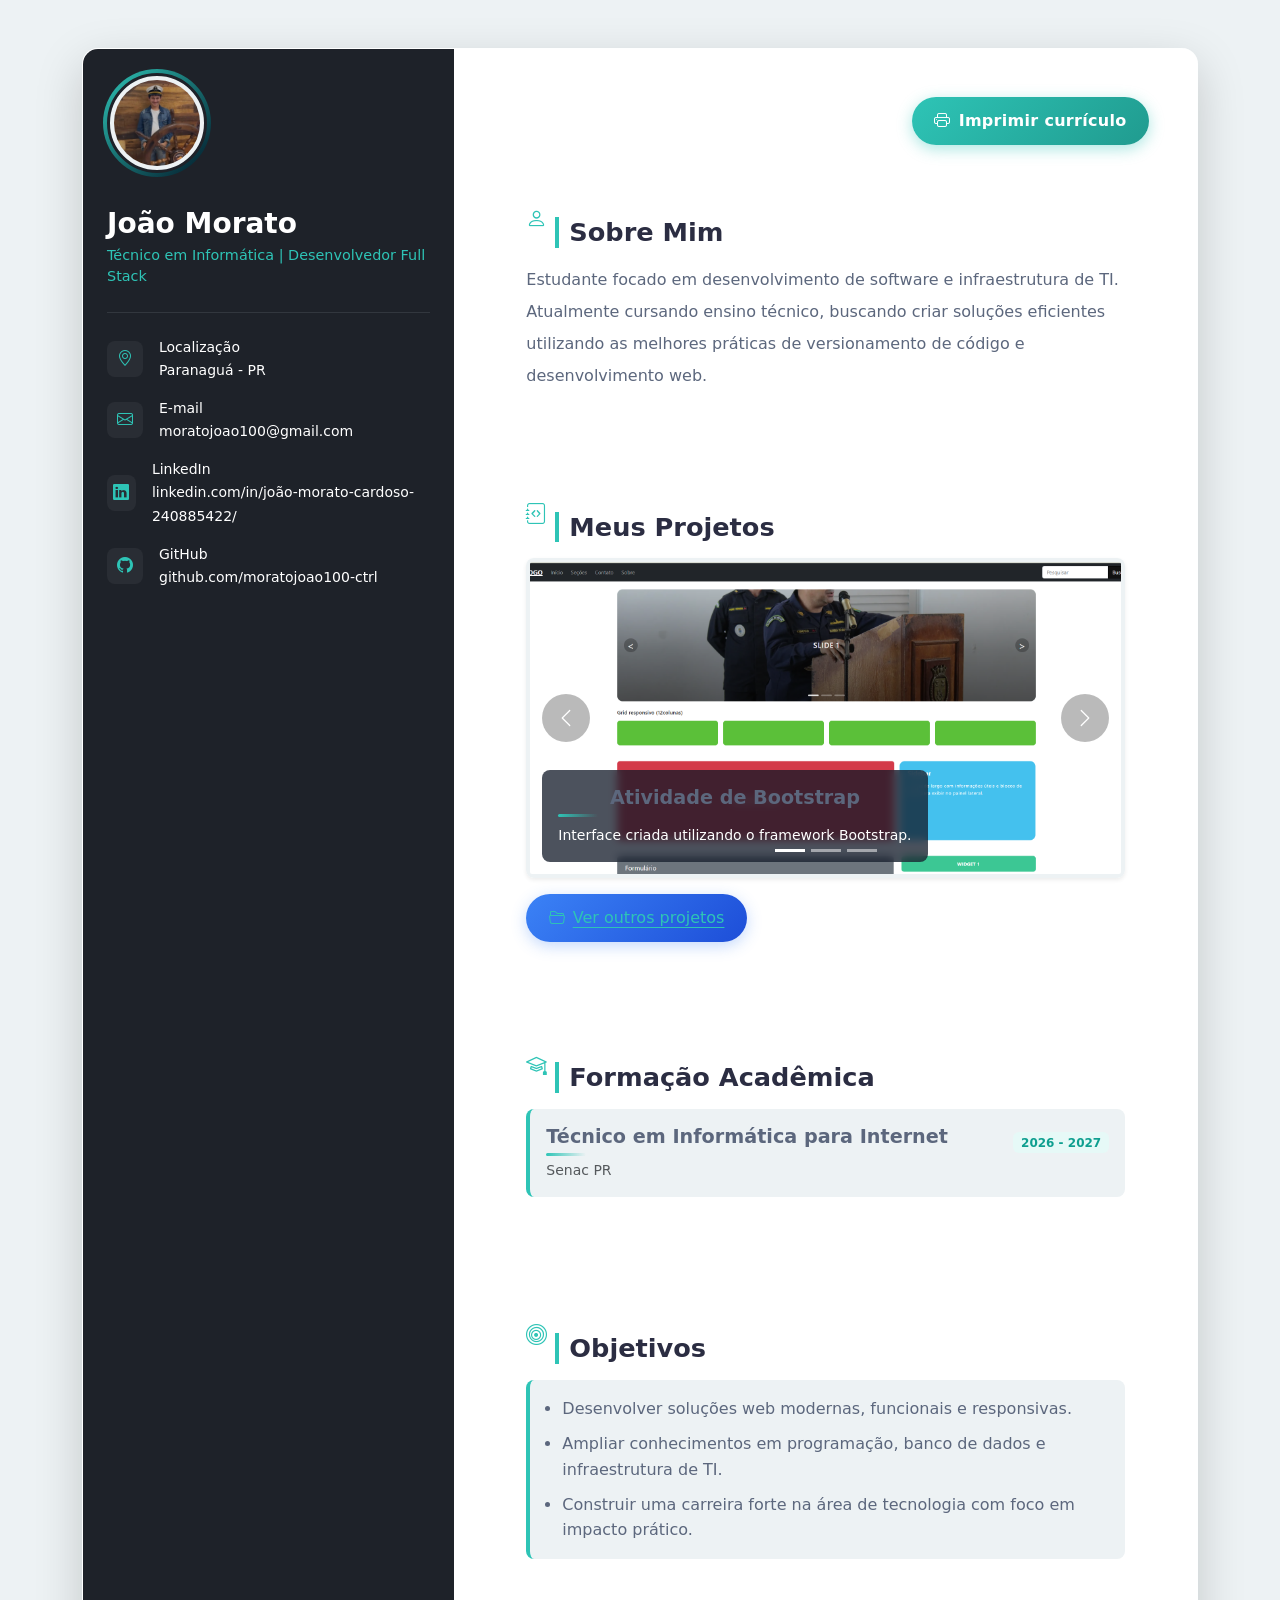
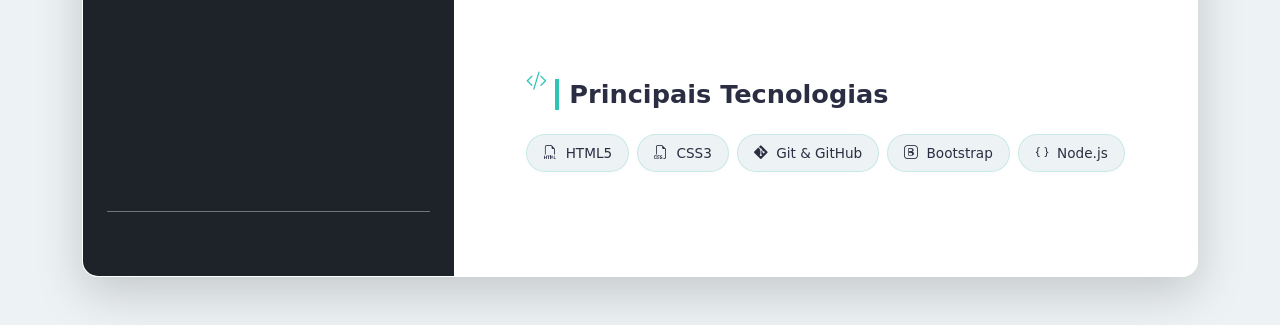
==== commit cd5c253d: "Update index.html" ====
--- a/index.html
+++ b/index.html
@@ -1,62 +1,215 @@
 <!DOCTYPE html>
-<html lang="pt-BR">
-  <head>
-    <meta charset="UTF-8" />
-    <meta name="viewport" content="width=device-width, initial-scale=1.0" />
-    <title>Atividade 1</title>
-    <style>
-      body {
-        font-family: Arial, sans-serif;
-        margin: 20px;
-        background: #f3f7fb;
-        color: #1e293b;
-        line-height: 1.6;
-      }
-      .container {
-        max-width: 960px;
-        margin: 0 auto;
-        background: #ffffff;
-        border-radius: 12px;
-        padding: 24px;
-        box-shadow: 0 10px 25px rgba(15, 23, 42, 0.08);
-      }
-      h1 {
-        margin-bottom: 1rem;
-      }
-      a {
-        color: #0d6efd;
-        text-decoration: none;
-      }
-      a:hover {
-        text-decoration: underline;
-      }
-      .button-link {
-        display: inline-block;
-        margin-top: 1rem;
-        padding: 0.85rem 1.2rem;
-        border-radius: 10px;
-        background: #0d6efd;
-        color: #ffffff;
-        text-decoration: none;
-      }
-      .button-link:hover {
-        background: #0b5ed7;
-      }
-      @media (max-width: 600px) {
-        body {
-          margin: 12px;
-        }
-        .container {
-          padding: 18px;
-        }
-      }
-    </style>
-  </head>
-  <body>
-    <div class="container">
-      <h1>Atividade 1</h1>
-      <p>Projeto criado para a atividade.</p>
-      <a href="atividade 1.html" class="button-link">Abrir o arquivo da atividade</a>
+<html lang="pt-br">
+<head>
+    <meta charset="UTF-8">
+    <meta name="viewport" content="width=device-width, initial-scale=1.0">
+    <title>João Morato | Desenvolvedor Full Stack & Técnico em Informática 💻</title>
+    <meta name="description" content="Currículo digital de João Morato, Técnico em Informática e Desenvolvedor Full Stack baseado em Paranaguá - PR. Conheça meus projetos, formação e tecnologias.">
+    
+    <!-- Tag Canônica -->
+    <link rel="canonical" href="https://moratojoao100.github.io/">
+
+    <!-- Open Graph / Redes Sociais -->
+    <meta property="og:title" content="João Morato | Currículo Digital">
+    <meta property="og:description" content="Conheça meus projetos em desenvolvimento web, APIs e Bootstrap.">
+    <meta property="og:type" content="website">
+
+    <!-- Bootstrap 5.3.3 CSS -->
+    <link href="https://cdn.jsdelivr.net/npm/bootstrap@5.3.3/dist/css/bootstrap.min.css" rel="stylesheet">
+    
+    <!-- Bootstrap Icons -->
+    <link rel="stylesheet" href="https://cdn.jsdelivr.net/npm/bootstrap-icons@1.11.3/font/bootstrap-icons.min.css">
+    
+    <!-- Custom CSS -->
+    <link rel="stylesheet" href="style.css">
+</head>
+<body>
+
+    <div class="container my-5">
+        <div class="main-card shadow-lg rounded-4 overflow-hidden">
+            <div class="row g-0">
+                
+                <!-- Sidebar Profile -->
+                <div class="col-lg-4 sidebar-profile p-4 text-center text-lg-start d-flex flex-column justify-content-between">
+                    <div>
+                        <div class="profile-avatar-container mx-auto mx-lg-0 mb-4">
+                            <div class="profile-avatar-glow"></div>
+                     <img src="foto do perfil.jpg" alt="Foto de perfil de João Morato" class="profile-avatar img-fluid">
+                        </div>
+
+                        <h1 class="h3 fw-bold mb-1 text-white">João Morato</h1>
+                        <p class="tech-tag mb-4">Técnico em Informática | Desenvolvedor Full Stack</p>
+                        
+                        <hr class="border-secondary my-4">
+
+                        <div class="contact-info-list text-start">
+                            <div class="d-flex align-items-center mb-3">
+                                <div class="icon-box me-3"><i class="bi bi-geo-alt"></i></div>
+                                <div>
+                                    <small class="text-white d-block">Localização</small>
+                                    <span class="text-white small">Paranaguá - PR</span>
+                                </div>
+                            </div>
+                            <div class="d-flex align-items-center mb-3">
+                                <div class="icon-box me-3"><i class="bi bi-envelope"></i></div>
+                                <div>
+                                    <small class="text-white d-block">E-mail</small>
+                                    <span class="text-white small">moratojoao100@gmail.com</span>
+                                </div>
+                            </div>
+                            <div class="d-flex align-items-center mb-3">
+                                <div class="icon-box me-3"><i class="bi bi-linkedin"></i></div>
+                                <div>
+                                    <small class="text-white d-block">LinkedIn</small>
+                                    <a href="https://www.linkedin.com/in/joão-morato-cardoso-240885422/" target="_blank" rel="noopener noreferrer" class="text-white small text-decoration-none">linkedin.com/in/joão-morato-cardoso-240885422/</a>
+                                </div>
+                            </div>
+                            <div class="d-flex align-items-center mb-3">
+                                <div class="icon-box me-3"><i class="bi bi-github"></i></div>
+                                <div>
+                                    <small class="text-white d-block">GitHub</small>
+                                    <a href="https://github.com/moratojoao100-ctrl" target="_blank" rel="noopener noreferrer" class="text-white small text-decoration-none">github.com/moratojoao100-ctrl</a>
+                                </div>
+                            </div>
+                        </div>
+                    </div>
+
+                    <div class="mt-4 pt-3 border-top border-secondary text-center text-lg-start">
+                        <span class="text-muted small">Disponível para novos projetos</span>
+                    </div>
+                </div>
+
+                <!-- Content Area -->
+                <div class="col-lg-8 content-area p-4 p-md-5">
+                    <div class="d-flex justify-content-end mb-4">
+                        <button class="print-btn" type="button" onclick="window.print()">
+                            <i class="bi bi-printer"></i>
+                            Imprimir currículo
+                        </button>
+                    </div>
+                    
+                    <!-- Sobre Mim -->
+                    <section class="mb-5">
+                        <div class="d-flex align-items-center mb-3">
+                            <div class="section-icon-box me-2"><i class="bi bi-person"></i></div>
+                            <h2 class="h4 fw-bold mb-0 text-dark-custom">Sobre Mim</h2>
+                        </div>
+                        <p class="text-secondary-custom lh-lg mb-0">
+                            Estudante focado em desenvolvimento de software e infraestrutura de TI. Atualmente cursando ensino técnico, buscando criar soluções eficientes utilizando as melhores práticas de versionamento de código e desenvolvimento web.
+                        </p>
+                    </section>
+
+                    <!-- Meus Projetos -->
+                    <section class="mb-5">
+                        <div class="d-flex align-items-center mb-3">
+                            <div class="section-icon-box me-2"><i class="bi bi-journal-code"></i></div>
+                            <h2 class="h4 fw-bold mb-0 text-dark-custom">Meus Projetos</h2>
+                        </div>
+                        
+                        <div id="portfolioCarousel" class="carousel slide rounded-3 overflow-hidden shadow-sm" data-bs-ride="carousel" data-bs-interval="3000" data-bs-pause="false">
+                            <div class="carousel-indicators">
+                                <button type="button" data-bs-target="#portfolioCarousel" data-bs-slide-to="0" class="active" aria-current="true" aria-label="Slide 1"></button>
+                                <button type="button" data-bs-target="#portfolioCarousel" data-bs-slide-to="1" aria-label="Slide 2"></button>
+                                <button type="button" data-bs-target="#portfolioCarousel" data-bs-slide-to="2" aria-label="Slide 3"></button>
+                            </div>
+                            
+                            <div class="carousel-inner">
+
+                                <div class="carousel-item active">
+                                    <img src="atv (2).png" class="d-block w-100 carousel-img" alt="Captura de tela de atividade desenvolvida em Bootstrap no currículo de João Morato">
+                                    <div class="carousel-caption d-none d-md-block rounded-3 p-3">
+                                        <h3 class="h5 fw-bold text-emerald">Atividade de Bootstrap</h3>
+                                        <p class="small mb-0">Interface criada utilizando o framework Bootstrap.</p>
+                                    </div>
+                                </div>
+                                
+                                <div class="carousel-item">
+                                <img src="aula de api.png" class="d-block w-100 carousel-img" alt="Captura de tela de projeto de consumo de API pública de Pokémon">
+                                    <div class="carousel-caption d-none d-md-block rounded-3 p-3">
+                                        <h3 class="h5 fw-bold text-emerald">Atividade de API</h3>
+                                        <p class="small mb-0">Consumo de API pública para listar Pokémon.</p>
+                                    </div>
+                                </div>
+                                
+                                <div class="carousel-item">
+                                   <img src="biscoito da sorte.png" class="d-block w-100 carousel-img" alt="Captura de tela de aplicação web Biscoito da Sorte">
+                                    <div class="carousel-caption d-none d-md-block rounded-3 p-3">
+                                        <h3 class="h5 fw-bold text-emerald">Biscoito da Sorte</h3>
+                                        <p class="small mb-0">Aplicação web simples que gera frases da sorte.</p>
+                                    </div>
+                                </div>
+                            </div>
+                            
+                            <button class="carousel-control-prev" type="button" data-bs-target="#portfolioCarousel" data-bs-slide="prev">
+                                <span class="carousel-control-prev-icon" aria-hidden="true"></span>
+                                <span class="visually-hidden">Anterior</span>
+                            </button>
+                            <button class="carousel-control-next" type="button" data-bs-target="#portfolioCarousel" data-bs-slide="next">
+                                <span class="carousel-control-next-icon" aria-hidden="true"></span>
+                                <span class="visually-hidden">Próximo</span>
+                            </button>
+                        </div>
+
+                        <div class="mt-3">
+                            <a href="./outros-projetos/index.html" class="project-btn" target="_blank" rel="noopener noreferrer">
+                                <i class="bi bi-folder2-open"></i>
+                                Ver outros projetos
+                            </a>
+                        </div>
+                    </section>
+
+                    <!-- Formação Acadêmica -->
+                    <section class="mb-5">
+                        <div class="d-flex align-items-center mb-3">
+                            <div class="section-icon-box me-2"><i class="bi bi-mortarboard"></i></div>
+                            <h2 class="h4 fw-bold mb-0 text-dark-custom">Formação Acadêmica</h2>
+                        </div>
+                        <div class="timeline-item p-3 rounded-3 mb-3 border-start border-4 border-emerald bg-light-custom">
+                            <div class="d-flex justify-content-between align-items-center flex-wrap">
+                                <h3 class="h6 fw-bold text-dark-custom mb-1">Técnico em Informática para Internet</h3>
+                                <span class="badge badge-date">2026 - 2027</span>
+                            </div>
+                            <p class="text-muted small mb-0">Senac PR</p>
+                        </div>
+                    </section>
+
+                    <!-- Objetivos -->
+                    <section class="mb-5">
+                        <div class="d-flex align-items-center mb-3">
+                            <div class="section-icon-box me-2"><i class="bi bi-bullseye"></i></div>
+                            <h2 class="h4 fw-bold mb-0 text-dark-custom">Objetivos</h2>
+                        </div>
+                        <div class="timeline-item p-3 rounded-3 border-start border-4 border-emerald bg-light-custom">
+                            <ul class="objective-list mb-0 ps-3">
+                                <li>Desenvolver soluções web modernas, funcionais e responsivas.</li>
+                                <li>Ampliar conhecimentos em programação, banco de dados e infraestrutura de TI.</li>
+                                <li>Construir uma carreira forte na área de tecnologia com foco em impacto prático.</li>
+                            </ul>
+                        </div>
+                    </section>
+
+                    <!-- Principais Tecnologias -->
+                    <section>
+                        <div class="d-flex align-items-center mb-3">
+                            <div class="section-icon-box me-2"><i class="bi bi-code-slash"></i></div>
+                            <h2 class="h4 fw-bold mb-0 text-dark-custom">Principais Tecnologias</h2>
+                        </div>
+                        <div class="d-flex flex-wrap gap-2 pt-2">
+                            <span class="skill-badge"><i class="bi bi-filetype-html me-1"></i> HTML5</span>
+                            <span class="skill-badge"><i class="bi bi-filetype-css me-1"></i> CSS3</span>
+                            <span class="skill-badge"><i class="bi bi-git me-1"></i> Git &amp; GitHub</span>
+                            <span class="skill-badge"><i class="bi bi-bootstrap me-1"></i> Bootstrap</span>
+                            <span class="skill-badge"><i class="bi bi-braces me-1"></i> Node.js</span>
+                        </div>
+                    </section>
+
+                </div>
+
+            </div>
+        </div>
     </div>
-  </body>
+
+    <!-- Bootstrap 5.3.3 JS Bundle -->
+    <script src="https://cdn.jsdelivr.net/npm/bootstrap@5.3.3/dist/js/bootstrap.bundle.min.js"></script>
+</body>
 </html>
--- a/style.css
+++ b/style.css
@@ -0,0 +1,461 @@
+/* ==========================================
+   PALETA DE CORES PERSONALIZADA: "CYBER SLATE"
+   ========================================== */
+:root {
+    --bg-main: #edf2f4;            /* Fundo geral da página */
+    --sidebar-bg: #1e2229;         /* Fundo do painel esquerdo (Cinza Escuro/Grafite) */
+    --content-bg: #ffffff;         /* Fundo da parte de conteúdo (Branco Puro) */
+    --emerald: #2ec4b6;            /* Cor de Destaque / Verde Menta */
+    --emerald-light: #e6f9f7;      /* Fundo suave para detalhes destacados */
+    --dark-custom: #2b2d42;        /* Texto principal */
+    --text-secondary: #5c677d;     /* Texto secundário (Duplicata removida) */
+}
+
+/* 8. Otimização do Layout com Responsividade e Carregamento (Melhoria 8) */
+body {
+    background-color: var(--bg-main);
+    font-family: 'Segoe UI', system-ui, -apple-system, sans-serif;
+    color: var(--dark-custom);
+    -webkit-font-smoothing: antialiased;
+    text-rendering: optimizeLegibility;
+}
+
+/* 6. Efeito Visual de Glassmorphism e Sombra no Card (Melhoria 6) */
+.main-card {
+    background-color: rgba(255, 255, 255, 0.9);
+    backdrop-filter: blur(10px);
+    border: 1px solid rgba(255, 255, 255, 0.4);
+    min-height: 550px;
+    box-shadow: 0 10px 30px rgba(0, 0, 0, 0.08);
+}
+
+/* Sidebar Esquerda (Grafite) */
+.sidebar-profile {
+    background-color: var(--sidebar-bg);
+    color: #ffffff;
+}
+
+.contact-info-list small,
+.contact-info-list span {
+    color: #ffffff !important;
+}
+
+/* Sublinhado branco nos links de contato ao passar o mouse (Hover) */
+.contact-info-list a {
+    text-decoration: none !important;
+    transition: all 0.2s ease;
+}
+
+.contact-info-list a:hover,
+.contact-info-list a:focus-visible {
+    text-decoration: underline !important;
+    text-decoration-color: #ffffff !important;
+    text-decoration-thickness: 1.5px !important;
+    text-underline-offset: 3px !important;
+}
+
+.tech-tag {
+    color: var(--emerald);
+    font-size: 0.9rem;
+    font-weight: 500;
+}
+
+/* Moldura e Efeito da Foto de Perfil com Animação Glow */
+.profile-avatar-container {
+    position: relative;
+    width: 110px;
+    height: 110px;
+}
+
+.profile-avatar {
+    width: 100px;
+    height: 100px;
+    border-radius: 50%;
+    object-fit: cover;
+    position: relative;
+    z-index: 2;
+    border: 3px solid var(--sidebar-bg);
+}
+
+@keyframes pulse-glow {
+    0% { transform: scale(1); opacity: 0.8; }
+    50% { transform: scale(1.04); opacity: 1; filter: brightness(1.2); }
+    100% { transform: scale(1); opacity: 0.8; }
+}
+
+.profile-avatar-glow {
+    position: absolute;
+    top: -4px;
+    left: -4px;
+    width: 108px;
+    height: 108px;
+    border-radius: 50%;
+    background: linear-gradient(135deg, var(--emerald), #011627);
+    z-index: 1;
+    animation: pulse-glow 3s infinite ease-in-out;
+}
+
+/* Caixas de ícones de contato */
+.icon-box {
+    width: 36px;
+    height: 36px;
+    background-color: rgba(255, 255, 255, 0.05);
+    border-radius: 8px;
+    display: flex;
+    align-items: center;
+    justify-content: center;
+    color: var(--emerald);
+    transition: background-color 0.2s ease;
+}
+
+.icon-box:hover {
+    background-color: rgba(255, 255, 255, 0.15);
+}
+
+/* Coluna de Conteúdo e Hierarquia Visual de Títulos */
+.content-area {
+    background-color: var(--content-bg);
+}
+
+/* 4. Correção da Hierarquia Lógica dos Títulos (Melhoria 4) */
+.content-area h1 {
+    font-size: 2.2rem;
+    font-weight: 700;
+    color: var(--dark-custom);
+    margin-bottom: 1rem;
+}
+
+.content-area h2 {
+    font-size: 1.6rem;
+    font-weight: 600;
+    color: var(--dark-custom);
+    border-left: 4px solid var(--emerald);
+    padding-left: 10px;
+    margin-top: 1.5rem;
+    margin-bottom: 0.8rem;
+}
+
+.content-area h3 {
+    font-size: 1.2rem;
+    font-weight: 600;
+    color: var(--text-secondary);
+    position: relative;
+    padding-bottom: 8px;
+}
+
+.content-area h3::after {
+    content: '';
+    position: absolute;
+    left: 0;
+    bottom: 0;
+    width: 40px;
+    height: 3px;
+    background: linear-gradient(90deg, var(--emerald), transparent);
+    border-radius: 2px;
+}
+
+.text-dark-custom {
+    color: var(--dark-custom);
+}
+
+.text-secondary-custom {
+    color: var(--text-secondary);
+}
+
+.section-icon-box {
+    color: var(--emerald);
+    font-size: 1.3rem;
+}
+
+/* 7. Criação de Links Internos e HTML Semântico (Melhoria 7) */
+header {
+    width: 100%;
+    background-color: var(--sidebar-bg);
+}
+
+main {
+    display: block;
+    width: 100%;
+}
+
+section {
+    margin-bottom: 2rem;
+    padding: 1.5rem;
+    background-color: var(--content-bg);
+    border-radius: 12px;
+}
+
+footer {
+    text-align: center;
+    padding: 1.5rem;
+    color: var(--text-secondary);
+}
+
+.content-area a:not(.print-btn):not(.social-link) {
+    color: var(--emerald);
+    text-decoration: underline;
+    text-underline-offset: 4px;
+    font-weight: 500;
+    transition: color 0.2s ease;
+}
+
+.content-area a:not(.print-btn):not(.social-link):hover {
+    color: #209b8f;
+}
+
+/* Timeline e Blocos */
+.bg-light-custom {
+    background-color: var(--bg-main);
+}
+
+.border-emerald {
+    border-color: var(--emerald) !important;
+}
+
+.badge-date {
+    background-color: var(--emerald-light);
+    color: #0f9f90;
+    font-weight: 600;
+}
+
+.objective-list {
+    list-style: disc;
+    color: var(--text-secondary);
+    padding-left: 1.2rem;
+}
+
+.objective-list li {
+    margin-bottom: 0.6rem;
+    line-height: 1.6;
+}
+
+.objective-list li:last-child {
+    margin-bottom: 0;
+}
+
+/* Badges de Habilidades Customizadas (Visual Moderno Elevado) */
+.skill-badge {
+    background-color: var(--bg-main);
+    color: var(--dark-custom);
+    padding: 8px 16px;
+    border-radius: 30px;
+    font-size: 0.85rem;
+    font-weight: 500;
+    border: 1px solid rgba(46, 196, 182, 0.2);
+    box-shadow: 0 2px 4px rgba(0, 0, 0, 0.02);
+    transition: all 0.3s cubic-bezier(0.4, 0, 0.2, 1);
+}
+
+.skill-badge:hover {
+    background-color: var(--emerald);
+    color: #ffffff;
+    border-color: var(--emerald);
+    transform: translateY(-3px);
+    box-shadow: 0 6px 12px rgba(46, 196, 182, 0.3);
+}
+
+.social-link {
+    display: inline-block;
+    text-decoration: none;
+    border-bottom: 2px solid transparent;
+    padding-bottom: 4px;
+    transition: border-color 0.2s ease, color 0.2s ease;
+}
+
+.social-link:hover,
+.social-link:focus-visible {
+    border-bottom-color: #ffffff;
+    color: #ffffff;
+    outline: none;
+    text-decoration: underline !important;
+    text-decoration-color: #ffffff !important;
+    text-decoration-thickness: 2px !important;
+    text-underline-offset: 3px !important;
+}
+
+/* Botão de impressão com Gradiente Neon */
+.print-btn {
+    display: inline-flex;
+    align-items: center;
+    gap: 0.5rem;
+    border: none;
+    border-radius: 999px;
+    padding: 0.75rem 1.4rem;
+    background: linear-gradient(135deg, var(--emerald), #209b8f);
+    color: #ffffff;
+    font-weight: 600;
+    letter-spacing: 0.3px;
+    box-shadow: 0 4px 15px rgba(46, 196, 182, 0.4);
+    transition: all 0.3s ease;
+    cursor: pointer;
+}
+
+.print-btn:hover {
+    background: linear-gradient(135deg, #25a899, var(--emerald));
+    transform: translateY(-3px);
+    box-shadow: 0 8px 25px rgba(46, 196, 182, 0.6);
+}
+
+.project-btn {
+    display: inline-flex;
+    align-items: center;
+    gap: 0.5rem;
+    border: none;
+    border-radius: 999px;
+    padding: 0.75rem 1.4rem;
+    background: linear-gradient(135deg, #3b82f6, #1d4ed8);
+    color: #ffffff;
+    font-weight: 600;
+    text-decoration: none;
+    box-shadow: 0 4px 15px rgba(59, 130, 246, 0.3);
+    transition: all 0.3s ease;
+}
+
+.project-btn:hover {
+    background: linear-gradient(135deg, #2563eb, #1e40af);
+    transform: translateY(-3px);
+    box-shadow: 0 8px 25px rgba(59, 130, 246, 0.4);
+    color: #ffffff;
+}
+
+/* Carrossel customizado com Glassmorphism */
+.carousel-item {
+    display: none;
+}
+
+.carousel-item.active {
+    display: block;
+}
+
+.carousel-img {
+    height: 320px;
+    object-fit: cover;
+}
+
+.carousel-caption {
+    background: rgba(17, 24, 39, 0.75);
+    backdrop-filter: blur(4px);
+    color: #fff;
+    left: 1rem;
+    right: auto;
+    bottom: 1rem;
+    max-width: 80%;
+    border-radius: 8px;
+    padding: 0.75rem 1rem;
+}
+
+.carousel-control-prev,
+.carousel-control-next {
+    width: 3rem;
+    height: 3rem;
+    top: 50%;
+    transform: translateY(-50%);
+    background: rgba(0, 0, 0, 0.3);
+    border: 0;
+    border-radius: 50%;
+    opacity: 0.9;
+    transition: background-color 0.2s ease;
+}
+
+.carousel-control-prev:hover,
+.carousel-control-next:hover {
+    background: rgba(0, 0, 0, 0.5);
+}
+
+.carousel-control-prev {
+    left: 1rem;
+}
+
+.carousel-control-next {
+    right: 1rem;
+}
+
+.carousel-control-prev-icon,
+.carousel-control-next-icon {
+    width: 1.25rem;
+    height: 1.25rem;
+}
+
+.carousel-indicators [data-slide-indicator] {
+    width: 0.8rem;
+    height: 0.8rem;
+    border-radius: 50%;
+    border: 0;
+    background-color: rgba(255, 255, 255, 0.7);
+    margin: 0 0.3rem;
+    cursor: pointer;
+}
+
+.carousel-indicators [data-slide-indicator].active {
+    background-color: var(--emerald);
+}
+
+/* 5. Estilização para Atributos ALT e Nomes Descritivos de Imagens (Melhoria 5) */
+img {
+    max-width: 100%;
+    height: auto;
+    display: block;
+    font-family: 'Segoe UI', sans-serif;
+    font-size: 0.85rem;
+    color: var(--text-secondary);
+    background-color: var(--bg-main);
+    padding: 4px;
+    border-radius: 6px;
+}
+
+/* Destaque para palavras-chave SEO */
+.keyword-highlight {
+    background-color: var(--emerald-light);
+    color: #0f9f90;
+    padding: 2px 6px;
+    border-radius: 4px;
+    font-weight: 600;
+}
+
+@media print {
+    body {
+        background: #ffffff;
+    }
+
+    .container {
+        max-width: 100%;
+        padding: 0;
+        margin: 0;
+    }
+
+    .main-card {
+        box-shadow: none !important;
+        border: none !important;
+        background: #ffffff !important;
+    }
+
+    .print-btn,
+    .carousel-control-prev,
+    .carousel-control-next,
+    .carousel-indicators {
+        display: none !important;
+    }
+
+    .sidebar-profile {
+        background: #ffffff !important;
+        color: #000000 !important;
+        border-right: 1px solid #ccc;
+    }
+
+    .contact-info-list small,
+    .contact-info-list span,
+    .social-link {
+        color: #000000 !important;
+    }
+}
+
+/* 8. Responsividade de Tela (Melhoria 8) */
+@media (max-width: 768px) {
+    .main-card {
+        min-height: auto;
+    }
+    
+    .sidebar-profile {
+        width: 100%;
+    }
+}
